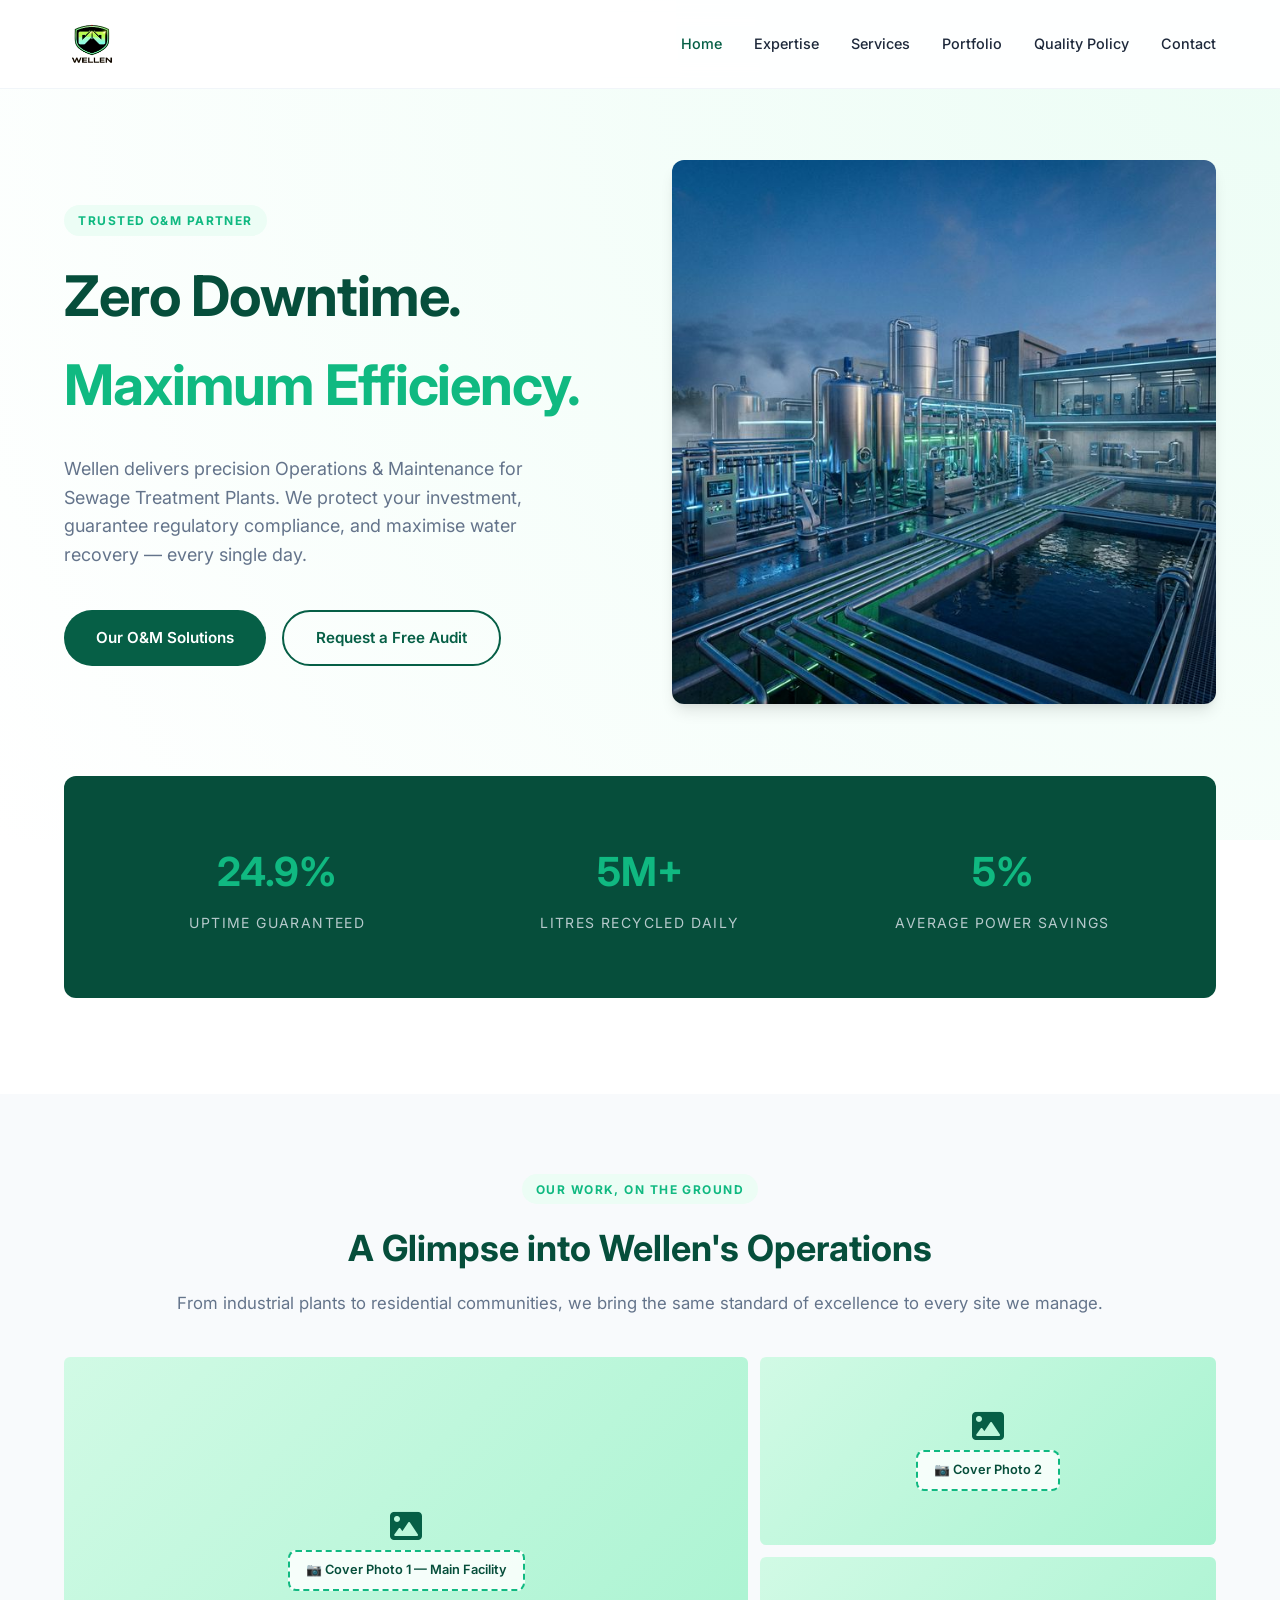
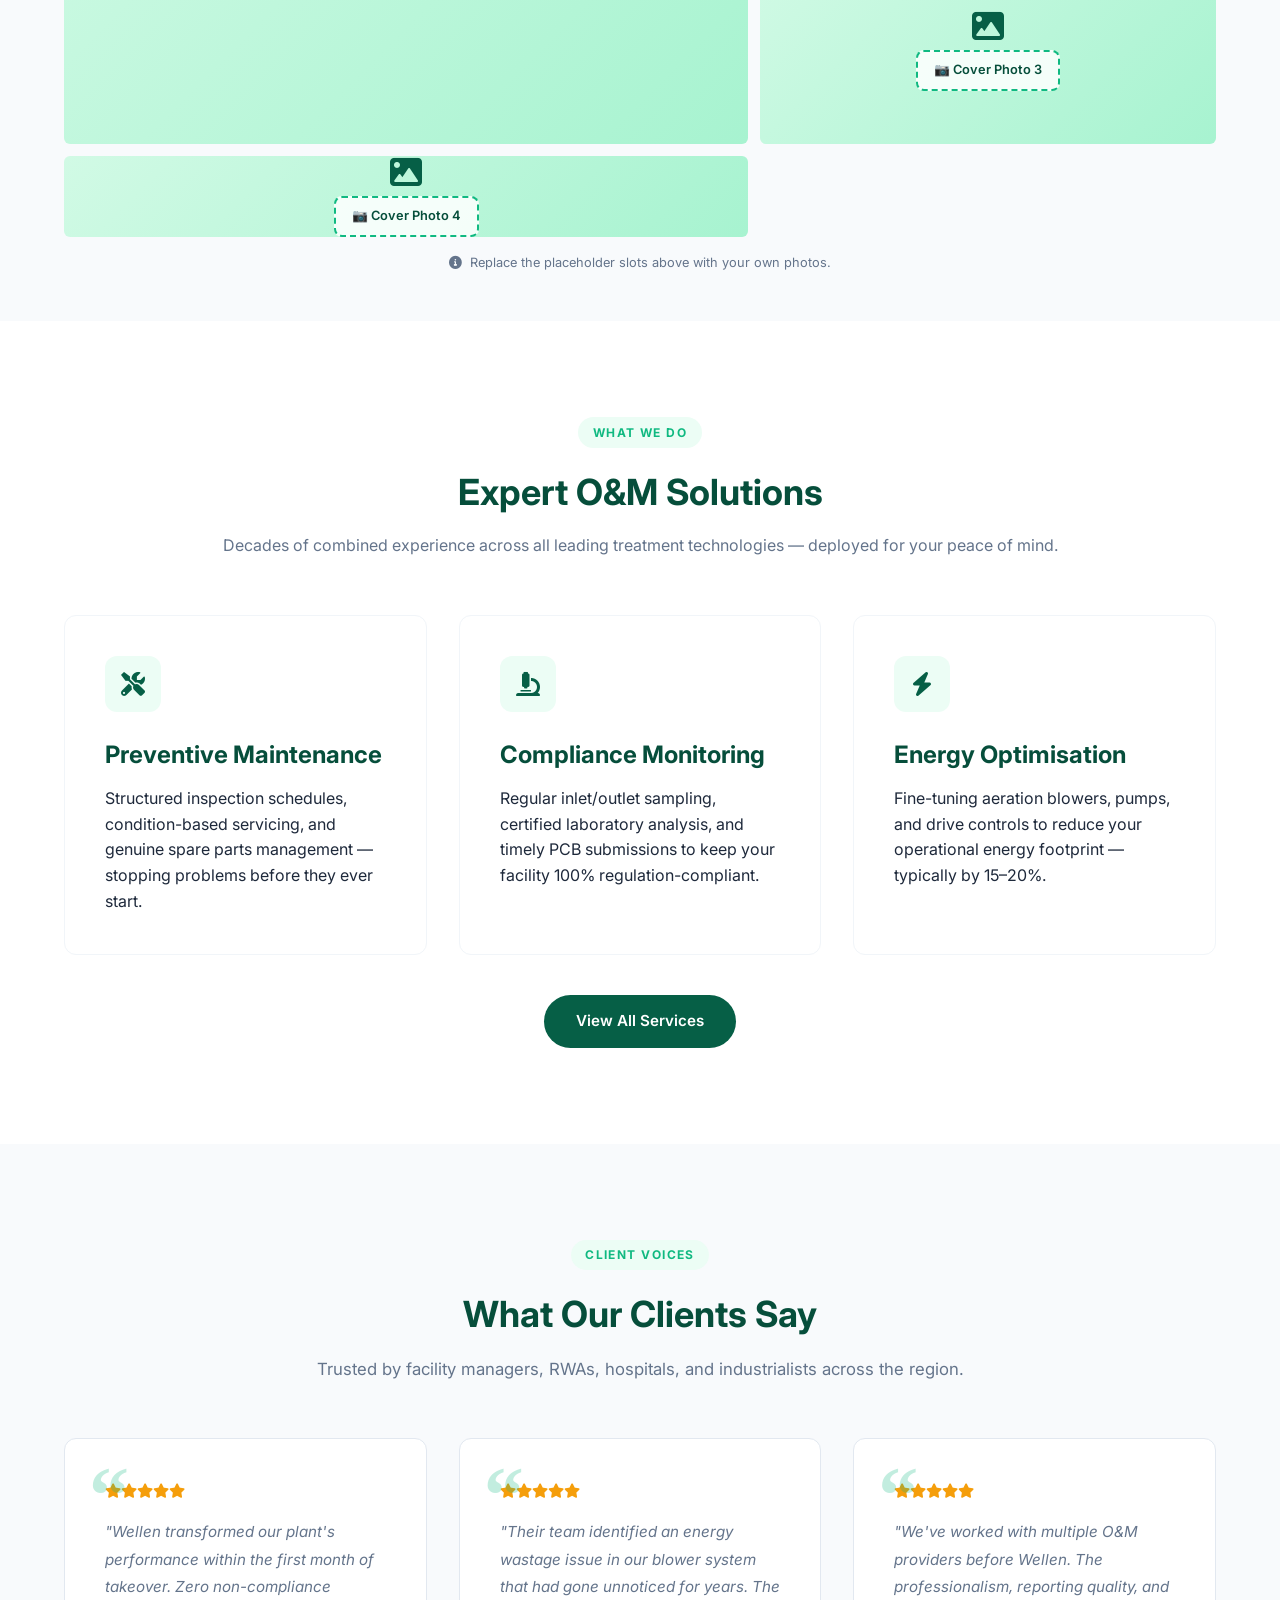
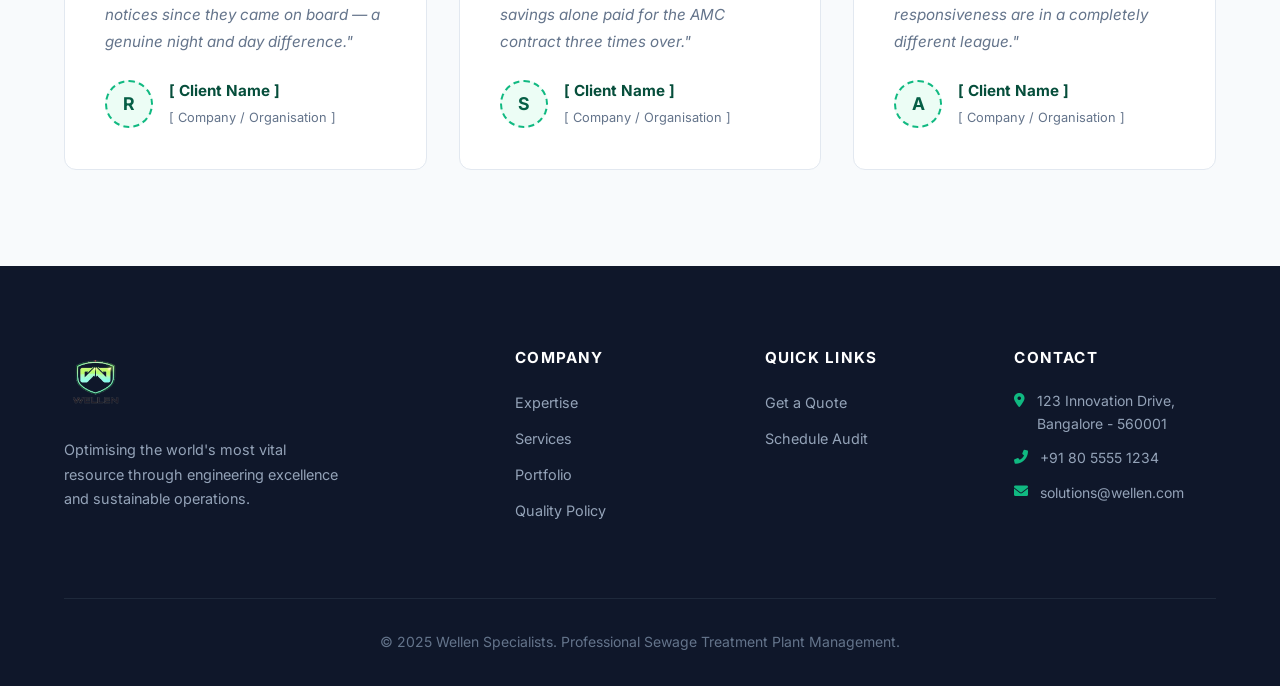
==== index.html @ 82ba6c2b "Use wellen_logo_final.png as logo across all pages Co-Authored-By: Claude Sonnet 4.6 <noreply@anthro" ====
<!DOCTYPE html>
<html lang="en">

<head>
    <meta charset="UTF-8">
    <meta name="viewport" content="width=device-width, initial-scale=1.0">
    <title>Wellen | Premier STP Operations &amp; Maintenance</title>
    <meta name="description"
        content="Wellen specialises in professional Operations &amp; Maintenance for Sewage Treatment Plants — zero downtime, full compliance, maximum efficiency.">
    <link rel="stylesheet" href="style.css">
    <link rel="stylesheet" href="https://cdnjs.cloudflare.com/ajax/libs/font-awesome/6.0.0/css/all.min.css">
</head>

<body>
    <header>
        <div class="container">
            <nav>
                <a href="index.html" class="logo">
                    <img src="wellen_logo_final.png" alt="Wellen Logo" class="logo-img">
                </a>
                <ul class="nav-links">
                    <li><a href="index.html" class="active">Home</a></li>
                    <li><a href="about.html">Expertise</a></li>
                    <li><a href="services.html">Services</a></li>
                    <li><a href="projects.html">Portfolio</a></li>
                    <li><a href="quality-policy.html">Quality Policy</a></li>
                    <li><a href="contact.html">Contact</a></li>
                </ul>
                <div class="mobile-toggle"><i class="fas fa-bars"></i></div>
            </nav>
        </div>
    </header>

    <main>
        <!-- HERO -->
        <section class="hero">
            <div class="container">
                <div class="hero-grid">
                    <div class="hero-content">
                        <span class="section-label">Trusted O&amp;M Partner</span>
                        <h1>Zero Downtime. <span>Maximum Efficiency.</span></h1>
                        <p>Wellen delivers precision Operations &amp; Maintenance for Sewage Treatment Plants. We
                            protect your investment, guarantee regulatory compliance, and maximise water recovery —
                            every single day.</p>
                        <div class="hero-btns">
                            <a href="services.html" class="btn btn-primary">Our O&amp;M Solutions</a>
                            <a href="contact.html" class="btn btn-outline">Request a Free Audit</a>
                        </div>
                    </div>
                    <div class="hero-image">
                        <img src="hero.png" alt="Industrial STP Facility" class="hero-img">
                    </div>
                </div>
            </div>
        </section>

        <!-- STATS / IMPACT -->
        <section class="impact" style="padding-top: 0;">
            <div class="container">
                <div class="impact-meter">
                    <div class="stats-grid">
                        <div class="stat-item">
                            <h3><span class="count-up" data-target="99.8">0</span>%</h3>
                            <p>Uptime Guaranteed</p>
                        </div>
                        <div class="stat-item">
                            <h3><span class="count-up" data-target="8">0</span>M+</h3>
                            <p>Litres Recycled Daily</p>
                        </div>
                        <div class="stat-item">
                            <h3><span class="count-up" data-target="20">0</span>%</h3>
                            <p>Average Power Savings</p>
                        </div>
                    </div>
                </div>
            </div>
        </section>

        <!-- 4-IMAGE COVER GRID -->
        <section class="hero-carousel-section">
            <div class="container">
                <div class="carousel-header">
                    <span class="section-label">Our Work, On the Ground</span>
                    <h2>A Glimpse into Wellen's Operations</h2>
                    <p>From industrial plants to residential communities, we bring the same standard of excellence to
                        every site we manage.</p>
                </div>
                <div class="carousel-slide-inner layout-featured">
                    <div class="carousel-img-slot slot-1">
                        <i class="fas fa-image carousel-icon slot-icon"></i>
                        <span class="slot-label">📷 Cover Photo 1 — Main Facility</span>
                    </div>
                    <div class="carousel-img-slot">
                        <i class="fas fa-image slot-icon"></i>
                        <span class="slot-label">📷 Cover Photo 2</span>
                    </div>
                    <div class="carousel-img-slot">
                        <i class="fas fa-image slot-icon"></i>
                        <span class="slot-label">📷 Cover Photo 3</span>
                    </div>
                    <div class="carousel-img-slot">
                        <i class="fas fa-image slot-icon"></i>
                        <span class="slot-label">📷 Cover Photo 4</span>
                    </div>
                </div>
                <p style="text-align:center; margin-top:1rem; font-size:0.8rem; color:var(--text-muted);">
                    <i class="fas fa-info-circle"></i>&nbsp; Replace the placeholder slots above with your own photos.
                </p>
            </div>
        </section>

        <!-- FEATURED SERVICES -->
        <section class="featured-services">
            <div class="container">
                <div style="text-align: center; margin-bottom: 3.5rem;">
                    <span class="section-label">What We Do</span>
                    <h2>Expert O&amp;M Solutions</h2>
                    <p style="color: var(--text-muted); margin-top: 0.75rem;">Decades of combined experience across all
                        leading treatment technologies — deployed for your peace of mind.</p>
                </div>
                <div class="grid grid-3">
                    <div class="card">
                        <div class="icon"><i class="fas fa-tools"></i></div>
                        <h3>Preventive Maintenance</h3>
                        <p>Structured inspection schedules, condition-based servicing, and genuine spare parts
                            management — stopping problems before they ever start.</p>
                    </div>
                    <div class="card">
                        <div class="icon"><i class="fas fa-microscope"></i></div>
                        <h3>Compliance Monitoring</h3>
                        <p>Regular inlet/outlet sampling, certified laboratory analysis, and timely PCB submissions to
                            keep your facility 100% regulation-compliant.</p>
                    </div>
                    <div class="card">
                        <div class="icon"><i class="fas fa-bolt"></i></div>
                        <h3>Energy Optimisation</h3>
                        <p>Fine-tuning aeration blowers, pumps, and drive controls to reduce your operational energy
                            footprint — typically by 15–20%.</p>
                    </div>
                </div>
                <div style="text-align:center; margin-top: 2.5rem;">
                    <a href="services.html" class="btn btn-primary">View All Services</a>
                </div>
            </div>
        </section>

        <!-- TESTIMONIALS -->
        <section class="testimonials">
            <div class="container">
                <div class="testimonials-header">
                    <span class="section-label">Client Voices</span>
                    <h2>What Our Clients Say</h2>
                    <p>Trusted by facility managers, RWAs, hospitals, and industrialists across the region.</p>
                </div>
                <div class="grid grid-3">
                    <!-- Testimonial 1 -->
                    <div class="testimonial-card">
                        <div class="testimonial-stars">
                            <i class="fas fa-star"></i><i class="fas fa-star"></i><i class="fas fa-star"></i><i
                                class="fas fa-star"></i><i class="fas fa-star"></i>
                        </div>
                        <p class="testimonial-quote">"Wellen transformed our plant's performance within the first month
                            of takeover. Zero non-compliance notices since they came on board — a genuine night and day
                            difference."</p>
                        <div class="testimonial-author">
                            <div class="testimonial-avatar">R</div>
                            <div class="testimonial-author-info">
                                <strong>[ Client Name ]</strong>
                                <span>[ Company / Organisation ]</span>
                            </div>
                        </div>
                    </div>
                    <!-- Testimonial 2 -->
                    <div class="testimonial-card">
                        <div class="testimonial-stars">
                            <i class="fas fa-star"></i><i class="fas fa-star"></i><i class="fas fa-star"></i><i
                                class="fas fa-star"></i><i class="fas fa-star"></i>
                        </div>
                        <p class="testimonial-quote">"Their team identified an energy wastage issue in our blower system
                            that had gone unnoticed for years. The savings alone paid for the AMC contract three times
                            over."</p>
                        <div class="testimonial-author">
                            <div class="testimonial-avatar">S</div>
                            <div class="testimonial-author-info">
                                <strong>[ Client Name ]</strong>
                                <span>[ Company / Organisation ]</span>
                            </div>
                        </div>
                    </div>
                    <!-- Testimonial 3 -->
                    <div class="testimonial-card">
                        <div class="testimonial-stars">
                            <i class="fas fa-star"></i><i class="fas fa-star"></i><i class="fas fa-star"></i><i
                                class="fas fa-star"></i><i class="fas fa-star"></i>
                        </div>
                        <p class="testimonial-quote">"We've worked with multiple O&amp;M providers before Wellen. The
                            professionalism, reporting quality, and responsiveness are in a completely different
                            league."</p>
                        <div class="testimonial-author">
                            <div class="testimonial-avatar">A</div>
                            <div class="testimonial-author-info">
                                <strong>[ Client Name ]</strong>
                                <span>[ Company / Organisation ]</span>
                            </div>
                        </div>
                    </div>
                </div>
            </div>
        </section>
    </main>

    <footer>
        <div class="container">
            <div class="footer-grid">
                <div>
                    <img src="wellen_logo_final.png" alt="Wellen" class="footer-logo-img">
                    <p class="footer-tagline">Optimising the world's most vital resource through engineering excellence
                        and sustainable operations.</p>
                </div>
                <div class="footer-links">
                    <h4>Company</h4>
                    <ul>
                        <li><a href="about.html">Expertise</a></li>
                        <li><a href="services.html">Services</a></li>
                        <li><a href="projects.html">Portfolio</a></li>
                        <li><a href="quality-policy.html">Quality Policy</a></li>
                    </ul>
                </div>
                <div class="footer-links">
                    <h4>Quick Links</h4>
                    <ul>
                        <li><a href="contact.html">Get a Quote</a></li>
                        <li><a href="contact.html">Schedule Audit</a></li>
                    </ul>
                </div>
                <div class="footer-links">
                    <h4>Contact</h4>
                    <div class="footer-contact-item"><i class="fas fa-map-marker-alt"></i><span>123 Innovation Drive,
                            Bangalore - 560001</span></div>
                    <div class="footer-contact-item"><i class="fas fa-phone-alt"></i><span>+91 80 5555 1234</span></div>
                    <div class="footer-contact-item"><i class="fas fa-envelope"></i><span>solutions@wellen.com</span>
                    </div>
                </div>
            </div>
            <div class="footer-bottom">
                &copy; 2025 Wellen Specialists. Professional Sewage Treatment Plant Management.
            </div>
        </div>
    </footer>

    <script src="main.js"></script>
</body>

</html>
---- style.css ----
@import url('https://fonts.googleapis.com/css2?family=Inter:wght@400;500;600;700;800;900&display=swap');

:root {
    --primary-color: #065F46;
    --primary-light: #10B981;
    --primary-dark: #064E3B;
    --accent-bg: #ECFDF5;
    --text-color: #1E293B;
    --text-muted: #64748B;
    --white: #FFFFFF;
    --bg-light: #F8FAFC;
    --transition: all 0.3s cubic-bezier(0.4, 0, 0.2, 1);
    --shadow: 0 4px 6px -1px rgba(0, 0, 0, 0.1), 0 2px 4px -1px rgba(0, 0, 0, 0.06);
    --shadow-lg: 0 10px 15px -3px rgba(0, 0, 0, 0.1), 0 4px 6px -2px rgba(0, 0, 0, 0.05);
    --radius: 12px;
}

* {
    margin: 0;
    padding: 0;
    box-sizing: border-box;
}

body {
    font-family: 'Inter', system-ui, -apple-system, sans-serif;
    line-height: 1.6;
    color: var(--text-color);
    background-color: var(--white);
}

/* Typography */
h1,
h2,
h3 {
    color: var(--primary-dark);
    font-weight: 700;
}

h1 {
    font-size: 3.5rem;
    letter-spacing: -0.02em;
}

h2 {
    font-size: 2.25rem;
}

h3 {
    font-size: 1.5rem;
}

/* Layout */
.container {
    max-width: 1200px;
    margin: 0 auto;
    padding: 0 1.5rem;
}

section {
    padding: 6rem 0;
}

/* =============================================
   HEADER & NAV
   ============================================= */
header {
    background: rgba(255, 255, 255, 0.92);
    backdrop-filter: blur(12px);
    position: fixed;
    width: 100%;
    top: 0;
    z-index: 1000;
    border-bottom: 1px solid #f1f5f9;
}

nav {
    display: flex;
    justify-content: space-between;
    align-items: center;
    height: 88px;
}

/* =============================================
   LOGO — Image-based
   ============================================= */
.logo {
    display: flex;
    align-items: center;
    gap: 0.5rem;
    text-decoration: none;
}

.logo-img {
    height: 64px;
    width: auto;
    object-fit: contain;
}

.nav-links {
    display: flex;
    list-style: none;
    gap: 2rem;
}

.nav-links a {
    text-decoration: none;
    color: var(--text-color);
    font-weight: 500;
    font-size: 0.9rem;
    transition: var(--transition);
    white-space: nowrap;
}

.nav-links a:hover,
.nav-links a.active {
    color: var(--primary-color);
}

.mobile-toggle {
    display: none;
    cursor: pointer;
    font-size: 1.5rem;
    color: var(--primary-color);
}

/* =============================================
   HERO SECTION
   ============================================= */
.hero {
    padding-top: 10rem;
    padding-bottom: 8rem;
    background: radial-gradient(circle at top right, var(--accent-bg), transparent);
}

.hero-grid {
    display: grid;
    grid-template-columns: 1fr 1fr;
    gap: 4rem;
    align-items: center;
}

.hero h1 span {
    color: var(--primary-light);
}

.hero p {
    font-size: 1.125rem;
    color: var(--text-muted);
    margin: 1.5rem 0 2.5rem;
    max-width: 500px;
}

.hero-img {
    border-radius: var(--radius);
    box-shadow: var(--shadow-lg);
    width: 100%;
    height: auto;
}

.hero-btns {
    display: flex;
    gap: 1rem;
    flex-wrap: wrap;
}

/* =============================================
   HERO CAROUSEL (4-image grid/slider)
   ============================================= */
.hero-carousel-section {
    padding: 5rem 0 3rem;
    background: var(--bg-light);
}

.carousel-header {
    text-align: center;
    margin-bottom: 2.5rem;
}

.carousel-header p {
    color: var(--text-muted);
    font-size: 1.05rem;
    margin-top: 0.75rem;
}

.cover-carousel {
    position: relative;
    overflow: hidden;
    border-radius: var(--radius);
}

.carousel-track {
    display: flex;
    transition: transform 0.5s cubic-bezier(0.4, 0, 0.2, 1);
}

.carousel-slide {
    min-width: 100%;
    position: relative;
}

.carousel-slide-inner {
    display: grid;
    grid-template-columns: 1fr 1fr;
    grid-template-rows: 1fr 1fr;
    gap: 0.75rem;
    height: 480px;
}

.carousel-img-slot {
    border-radius: calc(var(--radius) / 2);
    overflow: hidden;
    position: relative;
    background: linear-gradient(135deg, #d1fae5, #a7f3d0);
    display: flex;
    align-items: center;
    justify-content: center;
    flex-direction: column;
    gap: 0.5rem;
}

.carousel-img-slot img {
    width: 100%;
    height: 100%;
    object-fit: cover;
    position: absolute;
    top: 0;
    left: 0;
}

.carousel-img-slot .slot-label {
    position: relative;
    z-index: 2;
    text-align: center;
    background: rgba(255, 255, 255, 0.85);
    padding: 0.5rem 1rem;
    border-radius: 8px;
    font-size: 0.8rem;
    font-weight: 600;
    color: var(--primary-dark);
    border: 2px dashed var(--primary-light);
}

.carousel-img-slot .slot-icon {
    font-size: 2rem;
    color: var(--primary-color);
    position: relative;
    z-index: 2;
}

/* Carousel featured (left big, right stacked) */
.carousel-slide-inner.layout-featured {
    grid-template-columns: 3fr 2fr;
    grid-template-rows: 1fr 1fr;
}

.carousel-slide-inner.layout-featured .slot-1 {
    grid-row: 1 / 3;
}

/* Carousel controls */
.carousel-controls {
    display: flex;
    justify-content: center;
    align-items: center;
    gap: 1rem;
    margin-top: 1.5rem;
}

.carousel-btn {
    width: 44px;
    height: 44px;
    border-radius: 50%;
    background: var(--white);
    border: 2px solid var(--primary-light);
    color: var(--primary-color);
    cursor: pointer;
    font-size: 1rem;
    display: flex;
    align-items: center;
    justify-content: center;
    transition: var(--transition);
}

.carousel-btn:hover {
    background: var(--primary-color);
    color: var(--white);
}

.carousel-dots {
    display: flex;
    gap: 0.5rem;
}

.carousel-dot {
    width: 10px;
    height: 10px;
    border-radius: 50%;
    background: #cbd5e1;
    cursor: pointer;
    transition: var(--transition);
}

.carousel-dot.active {
    background: var(--primary-color);
    transform: scale(1.3);
}

/* =============================================
   BUTTONS
   ============================================= */
.btn {
    display: inline-flex;
    align-items: center;
    padding: 0.875rem 2rem;
    border-radius: 9999px;
    font-weight: 600;
    text-decoration: none;
    transition: var(--transition);
    cursor: pointer;
    border: none;
    font-size: 0.95rem;
}

.btn-primary {
    background: var(--primary-color);
    color: var(--white);
}

.btn-primary:hover {
    background: var(--primary-dark);
    transform: translateY(-2px);
    box-shadow: 0 8px 20px rgba(6, 95, 70, 0.3);
}

.btn-outline {
    border: 2px solid var(--primary-color);
    color: var(--primary-color);
    background: transparent;
}

.btn-outline:hover {
    background: var(--primary-color);
    color: var(--white);
    transform: translateY(-2px);
}

/* =============================================
   IMPACT METER / STATS
   ============================================= */
.impact {
    padding-top: 0;
}

.impact-meter {
    background: var(--primary-dark);
    color: var(--white);
    padding: 4rem 2rem;
    border-radius: var(--radius);
    margin-top: -4rem;
    position: relative;
    z-index: 10;
}

.stats-grid {
    display: grid;
    grid-template-columns: repeat(3, 1fr);
    text-align: center;
}

.stat-item h3 {
    font-size: 2.5rem;
    color: var(--primary-light);
    margin-bottom: 0.5rem;
}

.stat-item p {
    font-size: 0.875rem;
    text-transform: uppercase;
    letter-spacing: 0.1em;
    opacity: 0.8;
    color: #e2e8f0;
}

/* =============================================
   SERVICES / GRID / CARDS
   ============================================= */
.grid {
    display: grid;
    gap: 2rem;
}

.grid-2 {
    grid-template-columns: repeat(auto-fit, minmax(min(450px, 100%), 1fr));
}

.grid-3 {
    grid-template-columns: repeat(auto-fit, minmax(min(320px, 100%), 1fr));
}

.card {
    background: var(--white);
    padding: 2.5rem;
    border-radius: var(--radius);
    border: 1px solid #f1f5f9;
    transition: var(--transition);
}

.card:hover {
    border-color: var(--primary-light);
    box-shadow: var(--shadow-lg);
    transform: translateY(-6px);
}

.card .icon {
    width: 56px;
    height: 56px;
    background: var(--accent-bg);
    color: var(--primary-color);
    border-radius: 12px;
    display: flex;
    align-items: center;
    justify-content: center;
    font-size: 1.5rem;
    margin-bottom: 1.5rem;
}

.card h3 {
    margin-bottom: 0.75rem;
}

/* =============================================
   PROJECT IMAGE SLOTS
   ============================================= */
.project-img-slot {
    height: 220px;
    background: linear-gradient(135deg, #d1fae5 0%, #bbf7d0 100%);
    display: flex;
    align-items: center;
    justify-content: center;
    flex-direction: column;
    gap: 0.75rem;
    border-bottom: 2px dashed var(--primary-light);
    position: relative;
    overflow: hidden;
}

.project-img-slot img {
    width: 100%;
    height: 100%;
    object-fit: cover;
    position: absolute;
    top: 0;
    left: 0;
}

.project-img-slot .slot-label {
    font-size: 0.8rem;
    font-weight: 700;
    color: var(--primary-dark);
    background: rgba(255, 255, 255, 0.9);
    padding: 0.4rem 0.9rem;
    border-radius: 6px;
    position: relative;
    z-index: 2;
    border: 1.5px dashed var(--primary-light);
}

.project-img-slot i {
    font-size: 2.25rem;
    color: var(--primary-color);
    position: relative;
    z-index: 2;
}

.project-tag {
    display: inline-block;
    font-size: 0.72rem;
    color: var(--primary-light);
    font-weight: 700;
    text-transform: uppercase;
    letter-spacing: 0.08em;
    margin-bottom: 0.5rem;
}

.project-meta {
    display: flex;
    gap: 1.5rem;
    margin-top: 0.75rem;
    flex-wrap: wrap;
}

.project-meta span {
    font-size: 0.8rem;
    color: var(--text-muted);
    display: flex;
    align-items: center;
    gap: 0.35rem;
}

.project-meta i {
    color: var(--primary-light);
    font-size: 0.75rem;
}

/* =============================================
   TESTIMONIALS
   ============================================= */
.testimonials {
    background: var(--bg-light);
}

.testimonials-header {
    text-align: center;
    margin-bottom: 3.5rem;
}

.testimonials-header p {
    color: var(--text-muted);
    font-size: 1.05rem;
    margin-top: 0.75rem;
}

.testimonial-card {
    background: var(--white);
    padding: 2.5rem;
    border-radius: var(--radius);
    border: 1px solid #e2e8f0;
    position: relative;
    transition: var(--transition);
}

.testimonial-card:hover {
    border-color: var(--primary-light);
    box-shadow: var(--shadow-lg);
    transform: translateY(-4px);
}

.testimonial-card::before {
    content: '\201C';
    font-size: 5rem;
    color: var(--primary-light);
    opacity: 0.25;
    line-height: 1;
    position: absolute;
    top: 1rem;
    left: 1.5rem;
    font-family: Georgia, serif;
    font-weight: 700;
}

.testimonial-stars {
    color: #f59e0b;
    margin-bottom: 1rem;
    font-size: 0.9rem;
}

.testimonial-quote {
    font-style: italic;
    color: var(--text-muted);
    line-height: 1.8;
    margin-bottom: 1.5rem;
    font-size: 0.95rem;
}

.testimonial-author {
    display: flex;
    align-items: center;
    gap: 1rem;
}

.testimonial-avatar {
    width: 48px;
    height: 48px;
    border-radius: 50%;
    background: var(--accent-bg);
    border: 2px dashed var(--primary-light);
    display: flex;
    align-items: center;
    justify-content: center;
    color: var(--primary-color);
    font-size: 1.1rem;
    font-weight: 700;
    flex-shrink: 0;
}

.testimonial-author-info strong {
    display: block;
    font-size: 0.95rem;
    color: var(--primary-dark);
}

.testimonial-author-info span {
    font-size: 0.8rem;
    color: var(--text-muted);
}

/* =============================================
   QUALITY POLICY PAGE
   ============================================= */
.quality-policy-section {
    background: var(--white);
}

.policy-intro {
    max-width: 780px;
    margin: 0 auto 4rem;
    text-align: center;
}

.policy-intro p {
    color: var(--text-muted);
    font-size: 1.05rem;
    margin-top: 1rem;
}

.policy-statement {
    background: var(--primary-dark);
    color: var(--white);
    padding: 3.5rem;
    border-radius: var(--radius);
    margin-bottom: 3rem;
    position: relative;
    overflow: hidden;
}

.policy-statement::before {
    content: '';
    position: absolute;
    top: -60px;
    right: -60px;
    width: 200px;
    height: 200px;
    border-radius: 50%;
    background: rgba(16, 185, 129, 0.12);
}

.policy-statement h3 {
    color: var(--primary-light);
    margin-bottom: 1.25rem;
    font-size: 1.125rem;
    text-transform: uppercase;
    letter-spacing: 0.1em;
}

.policy-statement p {
    color: #cbd5e1;
    line-height: 1.9;
    font-size: 1rem;
}

.policy-pillars {
    display: grid;
    grid-template-columns: repeat(auto-fit, minmax(260px, 1fr));
    gap: 1.5rem;
    margin-bottom: 3rem;
}

.pillar-card {
    background: var(--accent-bg);
    padding: 2rem;
    border-radius: var(--radius);
    border-left: 4px solid var(--primary-light);
    transition: var(--transition);
}

.pillar-card:hover {
    box-shadow: var(--shadow);
    transform: translateX(4px);
}

.pillar-card .icon {
    width: 44px;
    height: 44px;
    background: var(--white);
    color: var(--primary-color);
    border-radius: 10px;
    display: flex;
    align-items: center;
    justify-content: center;
    font-size: 1.2rem;
    margin-bottom: 1rem;
    box-shadow: var(--shadow);
}

.pillar-card h4 {
    color: var(--primary-dark);
    font-size: 1rem;
    margin-bottom: 0.5rem;
}

.pillar-card p {
    font-size: 0.875rem;
    color: var(--text-muted);
    line-height: 1.7;
}

/* Certification Placeholder */
.cert-section {
    background: var(--bg-light);
    padding: 4rem 0;
}

.cert-grid {
    display: flex;
    gap: 2rem;
    flex-wrap: wrap;
    justify-content: center;
    margin-top: 3rem;
}

.cert-placeholder {
    width: 200px;
    height: 240px;
    border-radius: var(--radius);
    border: 2px dashed var(--primary-light);
    background: var(--white);
    display: flex;
    flex-direction: column;
    align-items: center;
    justify-content: center;
    gap: 0.75rem;
    cursor: pointer;
    transition: var(--transition);
    position: relative;
    overflow: hidden;
}

.cert-placeholder:hover {
    border-color: var(--primary-color);
    box-shadow: var(--shadow);
    transform: translateY(-4px);
}

.cert-placeholder img {
    width: 100%;
    height: 100%;
    object-fit: cover;
    position: absolute;
    top: 0;
    left: 0;
}

.cert-placeholder i {
    font-size: 2.5rem;
    color: var(--primary-light);
    position: relative;
    z-index: 2;
}

.cert-placeholder span {
    font-size: 0.8rem;
    color: var(--text-muted);
    text-align: center;
    padding: 0 1rem;
    position: relative;
    z-index: 2;
    font-weight: 600;
}

/* Signatory */
.policy-signatory {
    text-align: right;
    margin-top: 2rem;
    padding-top: 1.5rem;
    border-top: 1px solid #e2e8f0;
}

.policy-signatory p {
    font-size: 0.875rem;
    color: var(--text-muted);
}

.policy-signatory strong {
    display: block;
    font-size: 1rem;
    color: var(--primary-dark);
}

/* =============================================
   ABOUT PAGE
   ============================================= */
.about-quality-section {
    background: var(--bg-light);
}

.about-two-col {
    display: grid;
    grid-template-columns: 1fr 1fr;
    gap: 4rem;
    align-items: center;
}

.about-img-container {
    background: var(--accent-bg);
    height: 420px;
    border-radius: var(--radius);
    overflow: hidden;
}

/* =============================================
   SERVICES EXPANDED
   ============================================= */
.service-card-body ul {
    list-style: none;
    margin-top: 1rem;
}

.service-card-body ul li {
    display: flex;
    align-items: flex-start;
    gap: 0.6rem;
    margin-bottom: 0.6rem;
    font-size: 0.875rem;
    color: var(--text-muted);
}

.service-card-body ul li::before {
    content: '';
    width: 7px;
    height: 7px;
    border-radius: 50%;
    background: var(--primary-light);
    flex-shrink: 0;
    margin-top: 0.35rem;
}

.service-cta {
    display: inline-flex;
    align-items: center;
    gap: 0.4rem;
    margin-top: 1.25rem;
    font-size: 0.875rem;
    font-weight: 600;
    color: var(--primary-color);
    text-decoration: none;
    transition: var(--transition);
}

.service-cta:hover {
    gap: 0.7rem;
}

/* =============================================
   SECTION LABELS
   ============================================= */
.section-label {
    display: inline-block;
    font-size: 0.75rem;
    font-weight: 700;
    text-transform: uppercase;
    letter-spacing: 0.12em;
    color: var(--primary-light);
    background: var(--accent-bg);
    padding: 0.35rem 0.9rem;
    border-radius: 999px;
    margin-bottom: 1rem;
}

/* =============================================
   FOOTER
   ============================================= */
footer {
    background: #0f172a;
    color: var(--white);
    padding: 5rem 0 2rem;
}

.footer-grid {
    display: grid;
    grid-template-columns: 2fr 1fr 1fr 1fr;
    gap: 3rem;
    margin-bottom: 4rem;
}

.footer-logo-img {
    height: 72px;
    width: auto;
    object-fit: contain;
    margin-bottom: 1.25rem;
    display: block;
    mix-blend-mode: screen;
}

.footer-tagline {
    color: #94a3b8;
    max-width: 280px;
    font-size: 0.9rem;
    line-height: 1.7;
}

.footer-links h4 {
    color: var(--white);
    margin-bottom: 1.25rem;
    font-size: 0.95rem;
    text-transform: uppercase;
    letter-spacing: 0.08em;
}

.footer-links ul {
    list-style: none;
}

.footer-links li {
    margin-bottom: 0.65rem;
}

.footer-links a {
    color: #94a3b8;
    text-decoration: none;
    transition: var(--transition);
    font-size: 0.9rem;
}

.footer-links a:hover {
    color: var(--primary-light);
}

.footer-contact-item {
    display: flex;
    align-items: flex-start;
    gap: 0.75rem;
    margin-bottom: 0.75rem;
    color: #94a3b8;
    font-size: 0.875rem;
}

.footer-contact-item i {
    color: var(--primary-light);
    margin-top: 0.15rem;
    flex-shrink: 0;
}

.footer-bottom {
    text-align: center;
    border-top: 1px solid #1e293b;
    padding-top: 2rem;
    color: #64748b;
    font-size: 0.875rem;
}

/* =============================================
   RESPONSIVE
   ============================================= */
@media (max-width: 1024px) {
    .footer-grid {
        grid-template-columns: 1fr 1fr;
    }

    .nav-links {
        gap: 1.25rem;
    }

    .nav-links a {
        font-size: 0.85rem;
    }
}

/* =============================================
   SMOOTH SCROLL
   ============================================= */
html {
    scroll-behavior: smooth;
}

/* =============================================
   HEADER SCROLL SHADOW
   ============================================= */
header.scrolled {
    box-shadow: 0 4px 24px rgba(0, 0, 0, 0.1);
}

/* =============================================
   SCROLL FADE-IN ANIMATIONS
   ============================================= */
.fade-in {
    opacity: 0;
    transform: translateY(28px);
    transition: opacity 0.6s ease, transform 0.6s ease;
}

.fade-in.visible {
    opacity: 1;
    transform: translateY(0);
}

.fade-in.delay-1 { transition-delay: 0.1s; }
.fade-in.delay-2 { transition-delay: 0.2s; }
.fade-in.delay-3 { transition-delay: 0.3s; }

/* =============================================
   BACK TO TOP BUTTON
   ============================================= */
.back-to-top {
    position: fixed;
    bottom: 2rem;
    right: 2rem;
    width: 48px;
    height: 48px;
    border-radius: 50%;
    background: var(--primary-color);
    color: white;
    border: none;
    cursor: pointer;
    font-size: 1.1rem;
    display: flex;
    align-items: center;
    justify-content: center;
    box-shadow: 0 4px 16px rgba(6, 95, 70, 0.35);
    opacity: 0;
    transform: translateY(12px);
    transition: opacity 0.3s, transform 0.3s, background 0.2s;
    z-index: 999;
    pointer-events: none;
}

.back-to-top.show {
    opacity: 1;
    transform: translateY(0);
    pointer-events: auto;
}

.back-to-top:hover {
    background: var(--primary-dark);
    transform: translateY(-2px);
}

/* =============================================
   FORM SUCCESS MESSAGE
   ============================================= */
.form-success {
    display: none;
    background: var(--accent-bg);
    border: 1px solid var(--primary-light);
    border-radius: var(--radius);
    padding: 2rem 1.5rem;
    text-align: center;
    color: var(--primary-dark);
    margin-top: 1rem;
}

.form-success.show {
    display: block;
    animation: fadeSlideIn 0.4s ease;
}

.form-success i {
    font-size: 2.5rem;
    color: var(--primary-light);
    display: block;
    margin-bottom: 0.75rem;
}

.form-success strong {
    display: block;
    font-size: 1.1rem;
    margin-bottom: 0.4rem;
}

.form-success p {
    font-size: 0.875rem;
    color: var(--text-muted);
    margin: 0;
}

@keyframes fadeSlideIn {
    from { opacity: 0; transform: translateY(10px); }
    to   { opacity: 1; transform: translateY(0); }
}

@media (max-width: 768px) {
    /* --- Nav --- */
    .mobile-toggle {
        display: block;
    }

    .nav-links {
        display: none;
        flex-direction: column;
        position: absolute;
        top: 88px;
        left: 0;
        width: 100%;
        background: var(--white);
        padding: 1rem 1.5rem;
        box-shadow: 0 10px 30px rgba(0, 0, 0, 0.1);
        gap: 0;
        z-index: 999;
    }

    .nav-links li {
        border-bottom: 1px solid #f1f5f9;
    }

    .nav-links a {
        display: block;
        padding: 0.85rem 0;
        font-size: 1rem;
    }

    /* --- Logo --- */
    .logo-img {
        height: 40px;
    }

    /* --- Typography --- */
    h1 {
        font-size: 2rem;
    }

    h2 {
        font-size: 1.6rem;
    }

    h3 {
        font-size: 1.25rem;
    }

    /* --- Sections --- */
    section {
        padding: 2.5rem 0;
    }

    /* --- Hero --- */
    .hero {
        padding-top: 7rem !important;
        padding-bottom: 1.5rem !important;
    }

    .hero-grid {
        grid-template-columns: 1fr;
        text-align: center;
    }

    .hero p {
        margin: 1rem auto 1rem;
    }

    .hero-btns {
        justify-content: center;
        flex-direction: column;
        align-items: center;
    }

    .hero-btns .btn {
        width: 100%;
        max-width: 280px;
        justify-content: center;
    }

    .hero-img {
        display: none;
    }

    /* --- Stats --- */
    .stats-grid {
        grid-template-columns: 1fr;
        gap: 2rem;
    }

    .impact-meter {
        padding: 2.5rem 1.5rem;
        border-radius: 0;
        margin-top: -2rem;
    }

    /* --- Cards / Grids --- */
    .grid-2 {
        grid-template-columns: 1fr;
    }

    .grid-3 {
        grid-template-columns: 1fr;
    }

    /* --- About page two-column sections --- */
    .about-two-col {
        grid-template-columns: 1fr;
        gap: 2rem;
    }

    .about-img-container {
        height: auto;
        aspect-ratio: 16 / 9;
        order: -1;
    }

    /* --- Carousel --- */
    .hero-carousel-section {
        padding: 3rem 0 2rem;
    }

    .carousel-slide-inner,
    .carousel-slide-inner.layout-featured {
        grid-template-columns: 1fr;
        grid-template-rows: repeat(4, 160px);
        height: auto;
    }

    .carousel-slide-inner.layout-featured .slot-1 {
        grid-row: unset;
    }

    /* --- Footer --- */
    .footer-grid {
        grid-template-columns: 1fr;
        gap: 2rem;
    }

    footer {
        padding: 3rem 0 1.5rem;
    }

    .footer-logo-img {
        height: 40px;
    }

    /* --- Quality / Policy --- */
    .policy-statement {
        padding: 2rem;
    }

    .policy-pillars {
        grid-template-columns: 1fr;
    }

    .cert-grid {
        gap: 1.25rem;
    }

    .cert-placeholder {
        width: 160px;
        height: 200px;
    }

    /* --- Container padding --- */
    .container {
        padding: 0 1rem;
    }
}

/* Extra small screens (phones in portrait) */
@media (max-width: 480px) {
    h1 {
        font-size: 1.75rem;
    }

    h2 {
        font-size: 1.4rem;
    }

    .stat-item h3 {
        font-size: 2rem;
    }

    .btn {
        padding: 0.75rem 1.5rem;
        font-size: 0.9rem;
    }

    .card {
        padding: 1.75rem;
    }

    .back-to-top {
        bottom: 1.25rem;
        right: 1.25rem;
    }
}
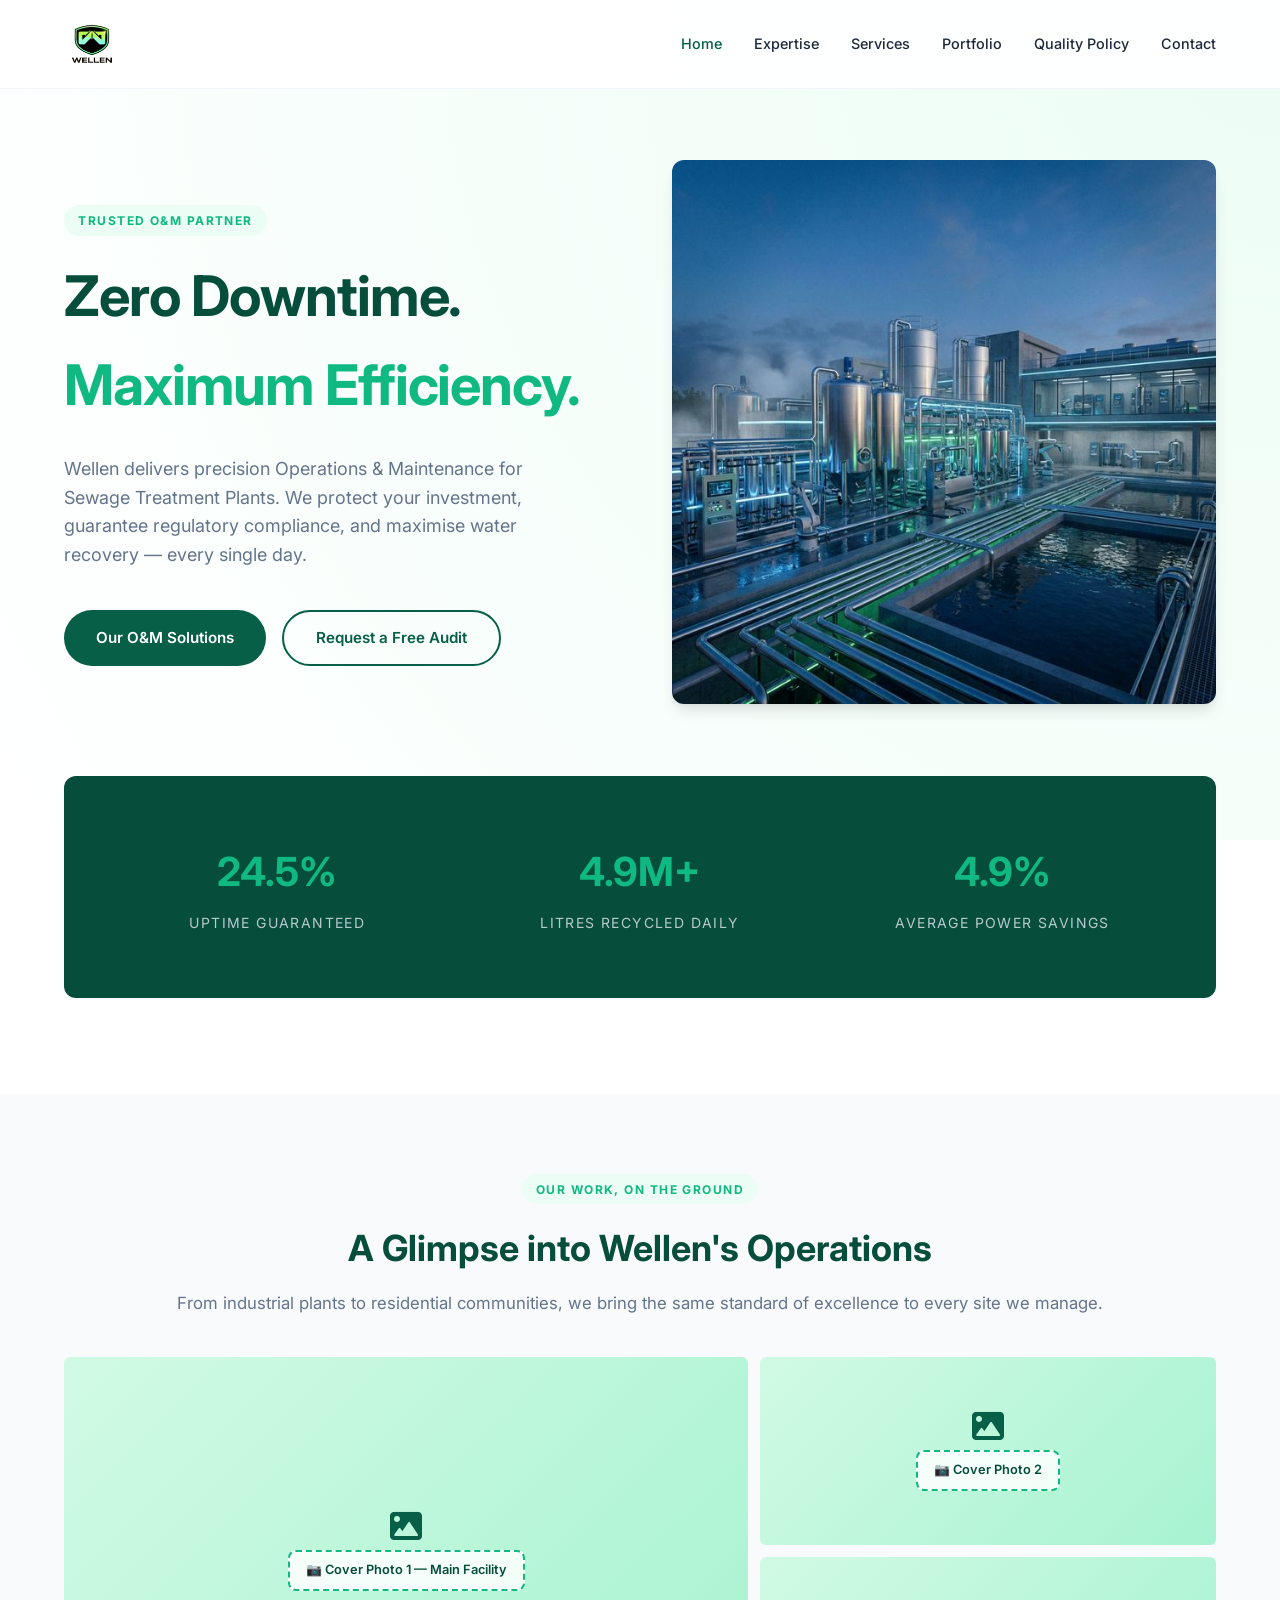
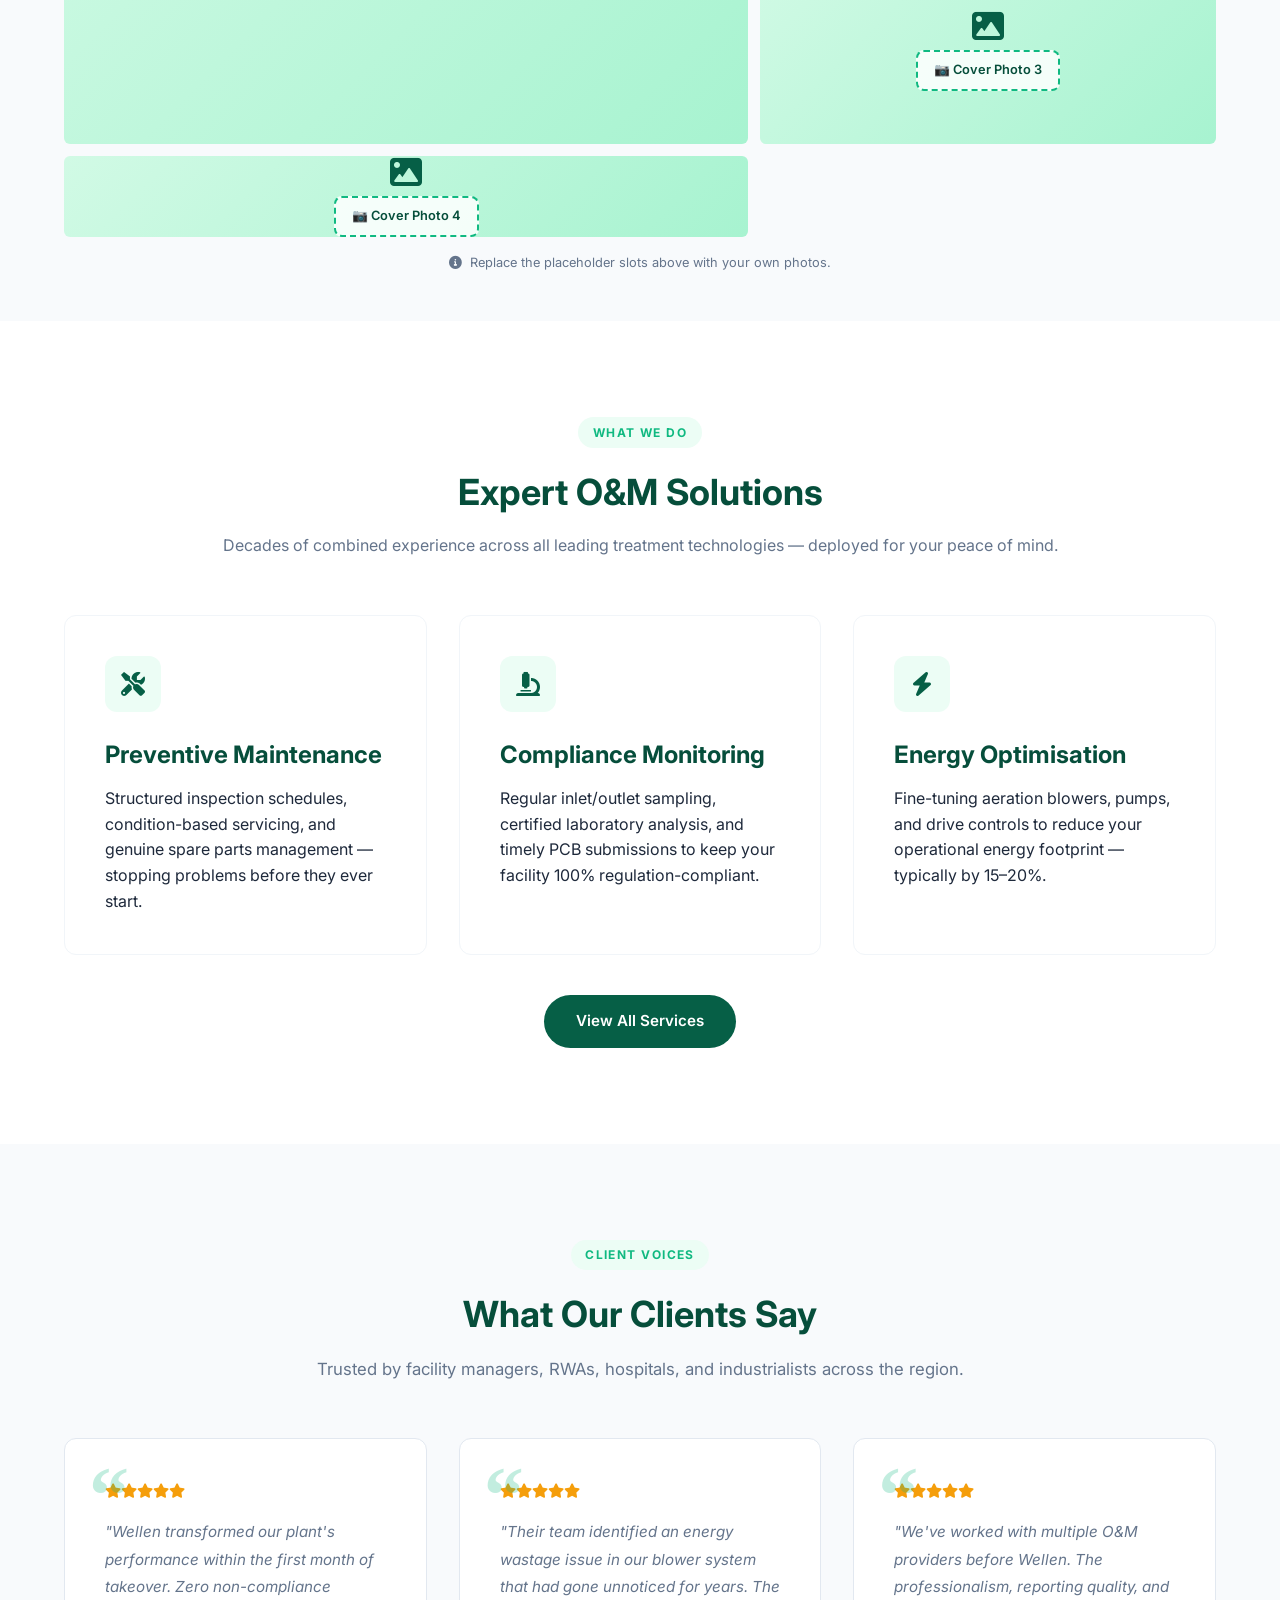
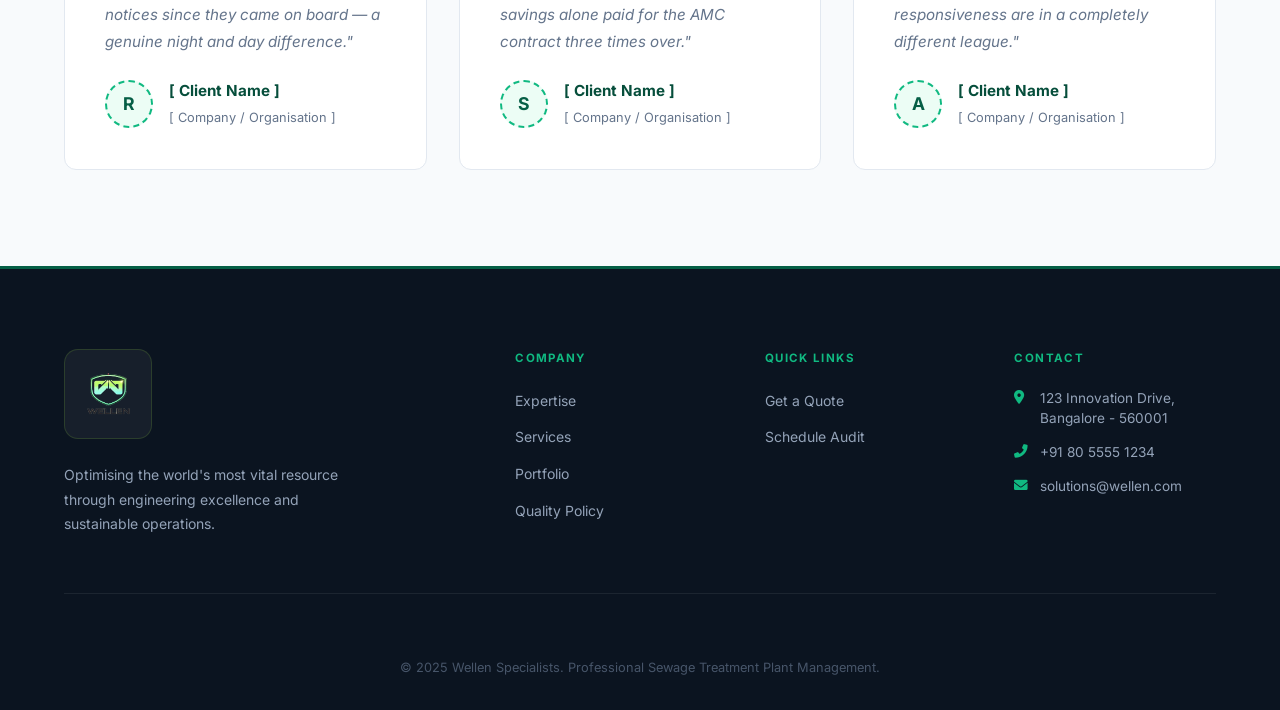
==== commit 33ba4add: "Redesign footer: accent border, logo card, green headers, cleaner layout Co-Authored-By: Claude Sonn" ====
--- a/index.html
+++ b/index.html
@@ -213,7 +213,7 @@
         <div class="container">
             <div class="footer-grid">
                 <div>
-                    <img src="wellen_logo_final.png" alt="Wellen" class="footer-logo-img">
+                    <div class="footer-logo-wrap"><img src="wellen_logo_final.png" alt="Wellen" class="footer-logo-img"></div>
                     <p class="footer-tagline">Optimising the world's most vital resource through engineering excellence
                         and sustainable operations.</p>
                 </div>
--- a/style.css
+++ b/style.css
@@ -860,40 +860,54 @@
    FOOTER
    ============================================= */
 footer {
-    background: #0f172a;
+    background: #0b1420;
     color: var(--white);
     padding: 5rem 0 2rem;
+    border-top: 3px solid var(--primary-color);
 }
 
 .footer-grid {
     display: grid;
     grid-template-columns: 2fr 1fr 1fr 1fr;
     gap: 3rem;
-    margin-bottom: 4rem;
+    margin-bottom: 0;
+    padding-bottom: 3.5rem;
+    border-bottom: 1px solid rgba(255, 255, 255, 0.07);
+}
+
+.footer-logo-wrap {
+    display: inline-flex;
+    align-items: center;
+    justify-content: center;
+    background: rgba(255, 255, 255, 0.05);
+    border: 1px solid rgba(163, 230, 53, 0.15);
+    border-radius: 14px;
+    padding: 10px 14px;
+    margin-bottom: 1.5rem;
 }
 
 .footer-logo-img {
-    height: 72px;
+    height: 68px;
     width: auto;
     object-fit: contain;
-    margin-bottom: 1.25rem;
     display: block;
     mix-blend-mode: screen;
 }
 
 .footer-tagline {
     color: #94a3b8;
-    max-width: 280px;
-    font-size: 0.9rem;
-    line-height: 1.7;
+    max-width: 290px;
+    font-size: 0.875rem;
+    line-height: 1.75;
 }
 
 .footer-links h4 {
-    color: var(--white);
+    color: var(--primary-light);
     margin-bottom: 1.25rem;
-    font-size: 0.95rem;
+    font-size: 0.72rem;
     text-transform: uppercase;
-    letter-spacing: 0.08em;
+    letter-spacing: 0.12em;
+    font-weight: 700;
 }
 
 .footer-links ul {
@@ -901,41 +915,44 @@
 }
 
 .footer-links li {
-    margin-bottom: 0.65rem;
+    margin-bottom: 0.7rem;
 }
 
 .footer-links a {
     color: #94a3b8;
     text-decoration: none;
-    transition: var(--transition);
-    font-size: 0.9rem;
+    transition: color 0.2s, padding-left 0.2s;
+    font-size: 0.875rem;
 }
 
 .footer-links a:hover {
-    color: var(--primary-light);
+    color: var(--white);
+    padding-left: 4px;
 }
 
 .footer-contact-item {
     display: flex;
     align-items: flex-start;
     gap: 0.75rem;
-    margin-bottom: 0.75rem;
+    margin-bottom: 0.85rem;
     color: #94a3b8;
-    font-size: 0.875rem;
+    font-size: 0.85rem;
+    line-height: 1.5;
 }
 
 .footer-contact-item i {
     color: var(--primary-light);
-    margin-top: 0.15rem;
+    margin-top: 0.2rem;
     flex-shrink: 0;
+    width: 14px;
 }
 
 .footer-bottom {
     text-align: center;
-    border-top: 1px solid #1e293b;
     padding-top: 2rem;
-    color: #64748b;
-    font-size: 0.875rem;
+    margin-top: 2rem;
+    color: #475569;
+    font-size: 0.8rem;
 }
 
 /* =============================================
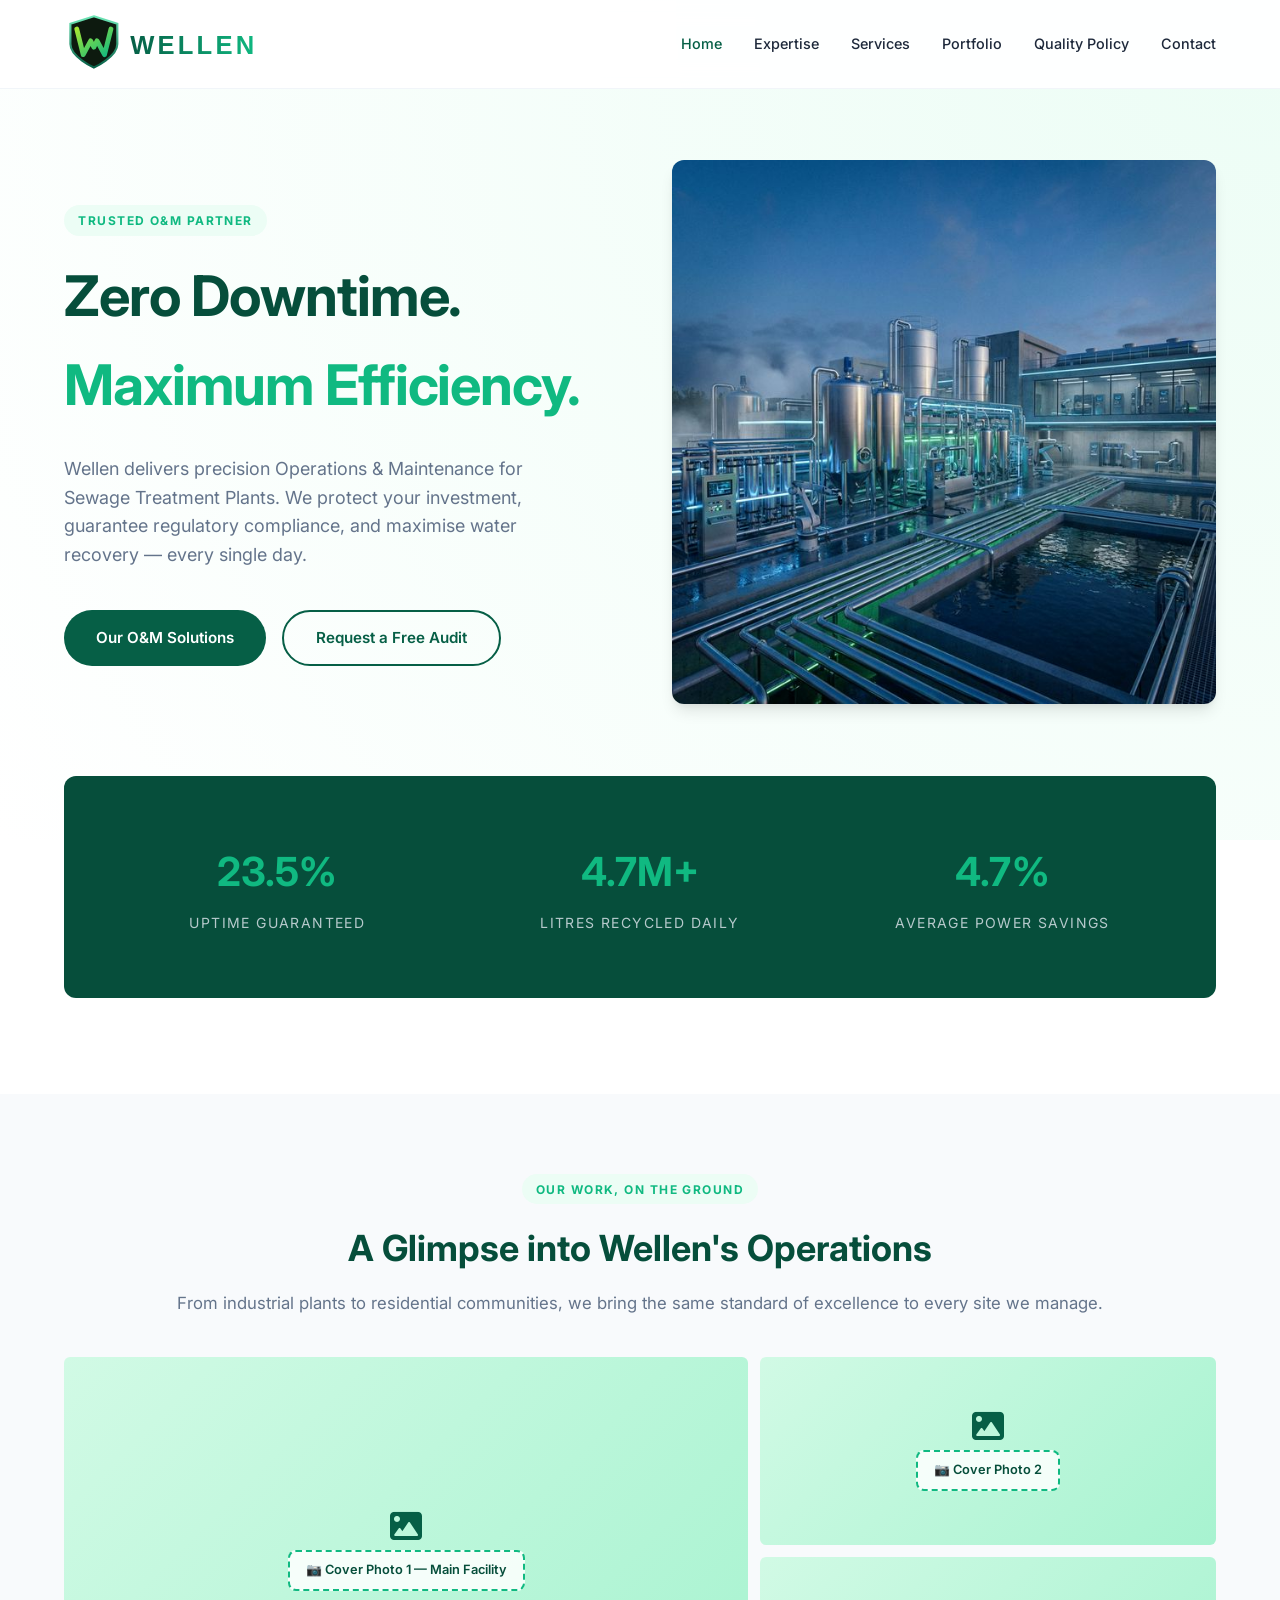
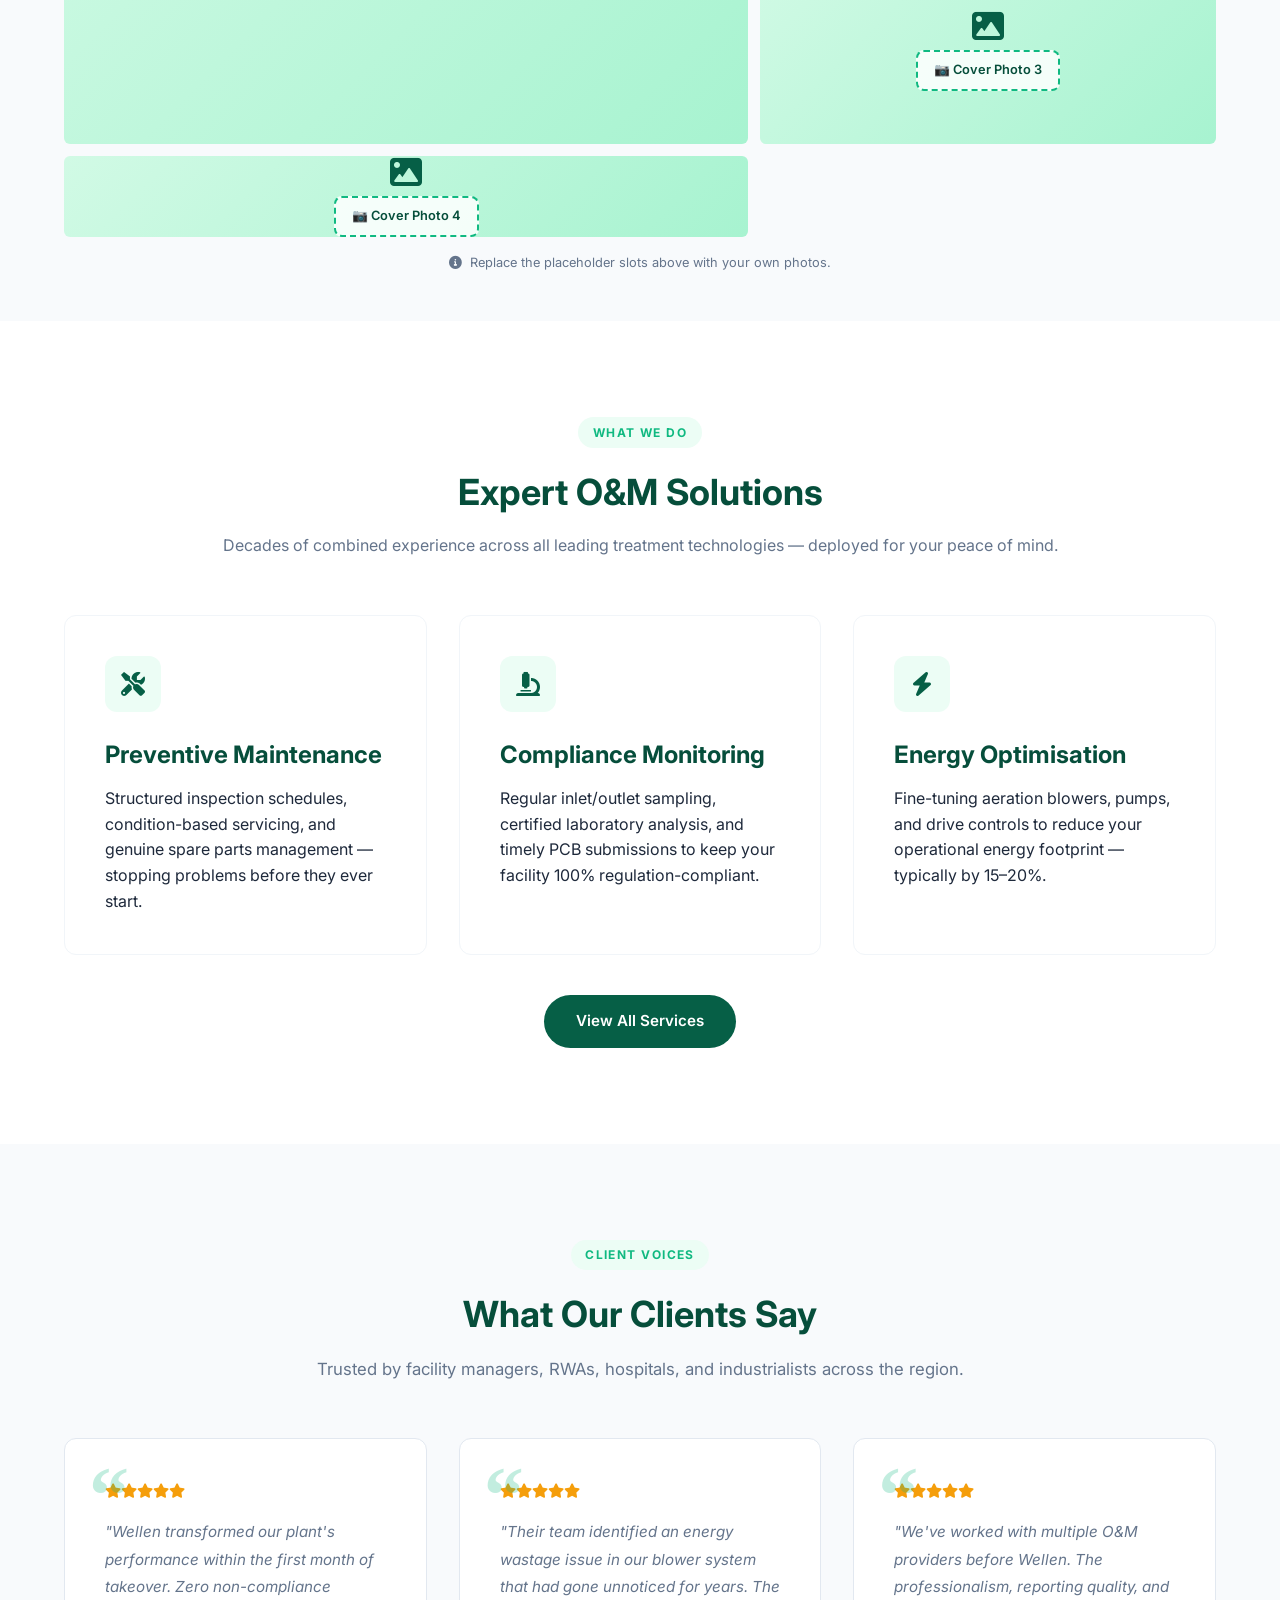
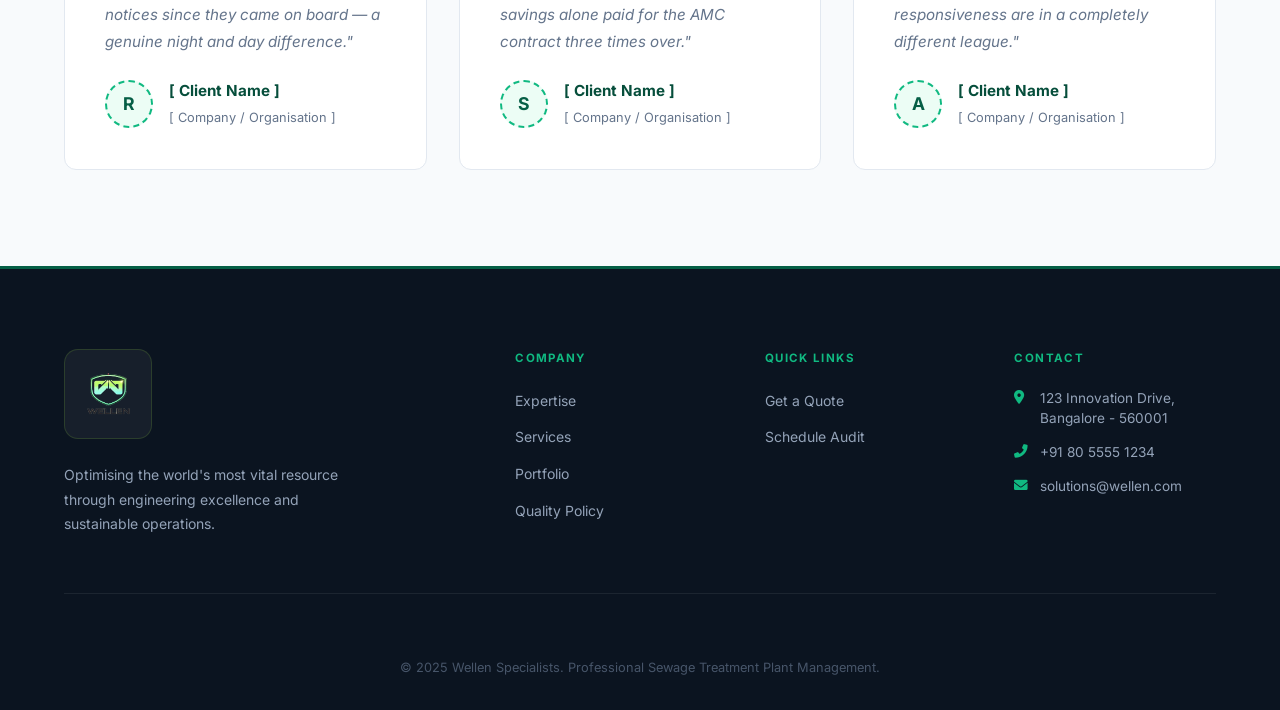
==== commit e64a7aa2: "Nav logo: SVG horizontal layout, bright WELLEN wordmark Co-Authored-By: Claude Sonnet 4.6 <noreply@a" ====
--- a/index.html
+++ b/index.html
@@ -16,7 +16,7 @@
         <div class="container">
             <nav>
                 <a href="index.html" class="logo">
-                    <img src="wellen_logo_final.png" alt="Wellen Logo" class="logo-img">
+                    <img src="logo.svg" alt="Wellen Logo" class="logo-img">
                 </a>
                 <ul class="nav-links">
                     <li><a href="index.html" class="active">Home</a></li>
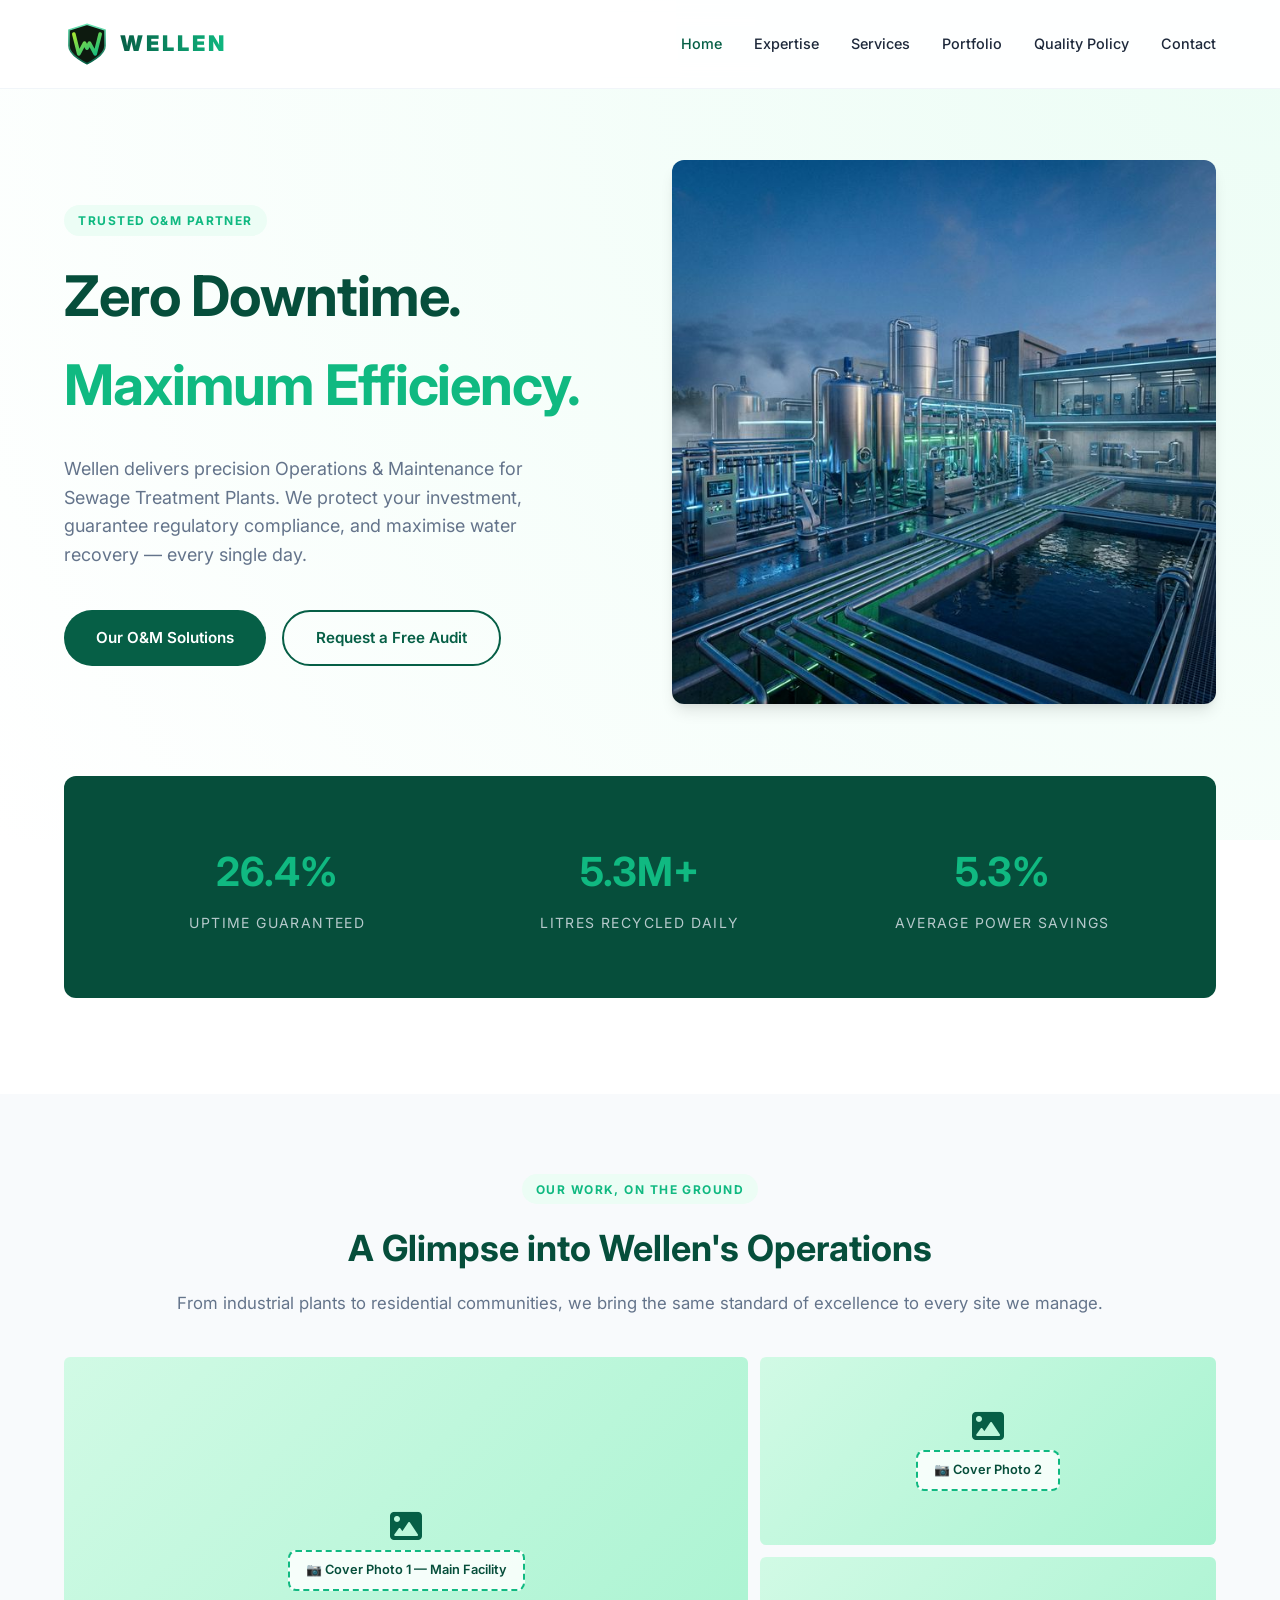
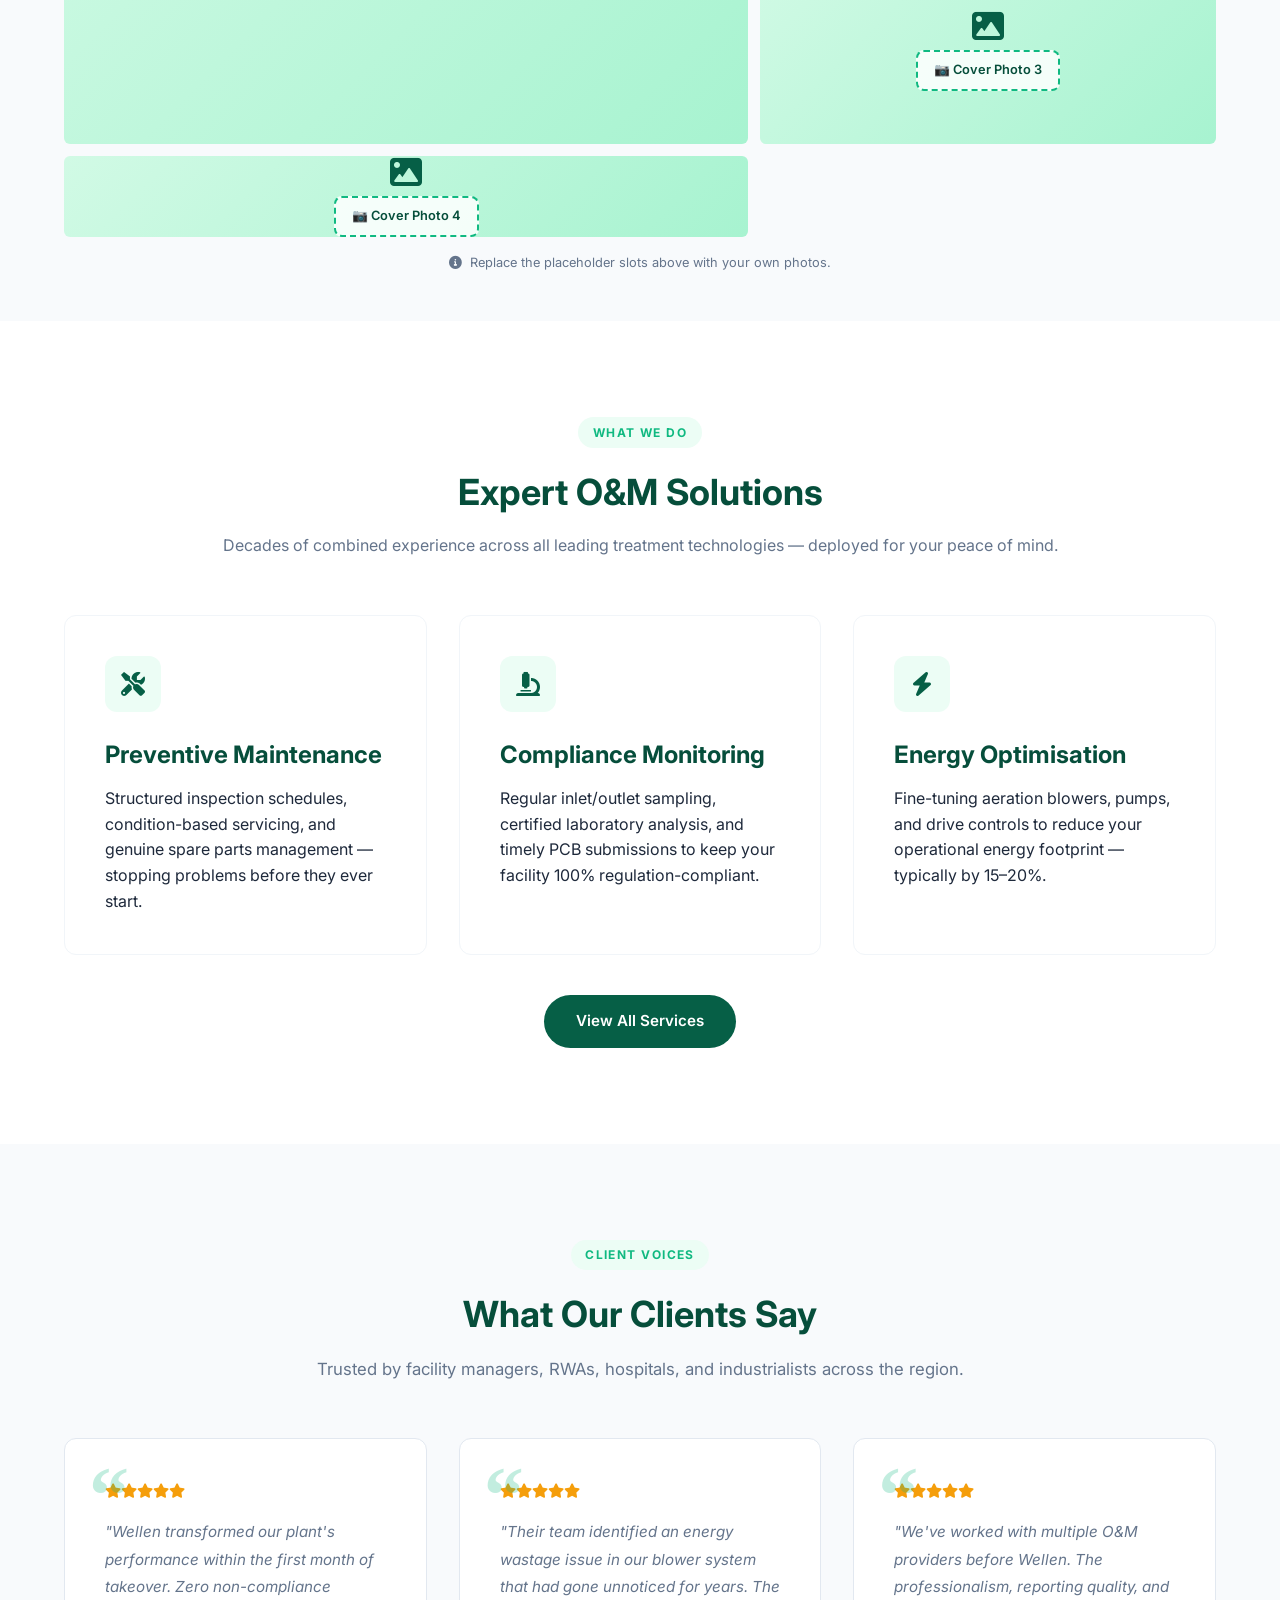
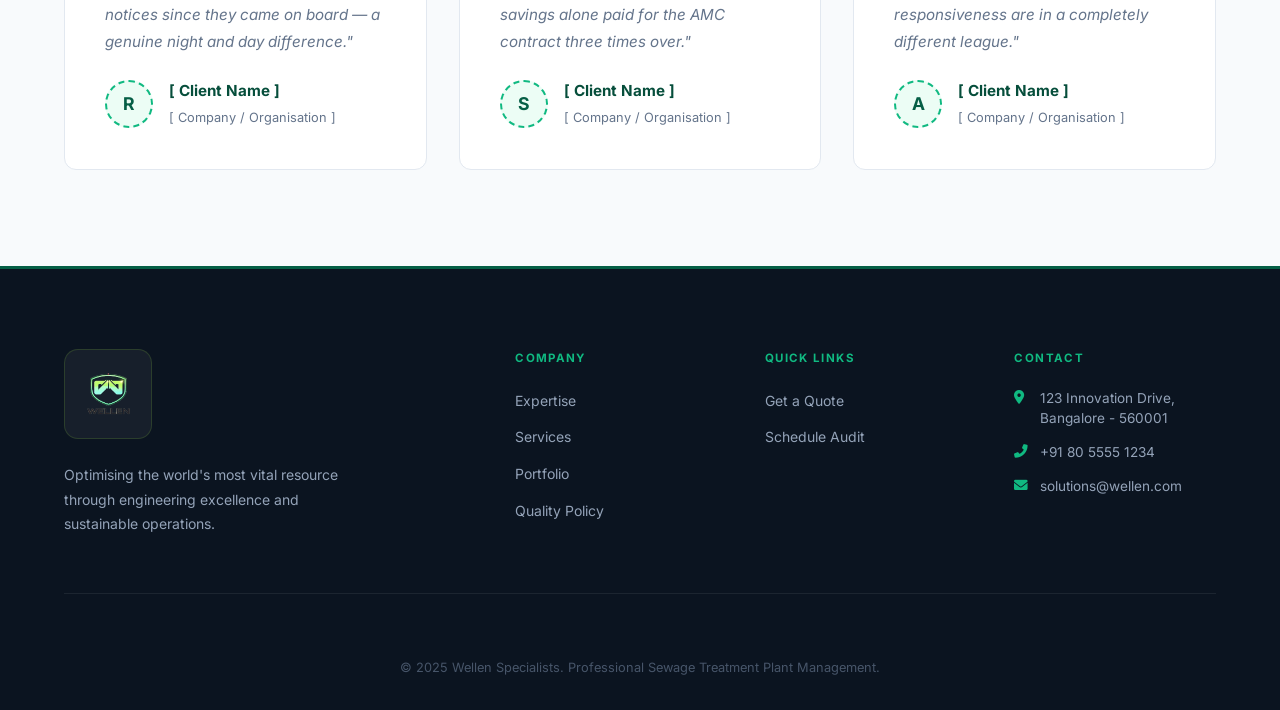
==== commit 439878eb: "Logo: shield icon + separate WELLEN wordmark side by side in nav Co-Authored-By: Claude Sonnet 4.6 <" ====
--- a/index.html
+++ b/index.html
@@ -16,7 +16,7 @@
         <div class="container">
             <nav>
                 <a href="index.html" class="logo">
-                    <img src="logo.svg" alt="Wellen Logo" class="logo-img">
+                    <img src="logo.svg" alt="Wellen Logo" class="logo-img"><span class="logo-text">WELLEN</span>
                 </a>
                 <ul class="nav-links">
                     <li><a href="index.html" class="active">Home</a></li>
--- a/style.css
+++ b/style.css
@@ -86,14 +86,25 @@
 .logo {
     display: flex;
     align-items: center;
-    gap: 0.5rem;
+    gap: 0.65rem;
     text-decoration: none;
 }
 
 .logo-img {
-    height: 64px;
+    height: 46px;
     width: auto;
     object-fit: contain;
+}
+
+.logo-text {
+    font-size: 1.35rem;
+    font-weight: 900;
+    letter-spacing: 3px;
+    background: linear-gradient(90deg, #065F46, #10B981);
+    -webkit-background-clip: text;
+    -webkit-text-fill-color: transparent;
+    background-clip: text;
+    line-height: 1;
 }
 
 .nav-links {
@@ -1116,7 +1127,7 @@
 
     /* --- Logo --- */
     .logo-img {
-        height: 40px;
+        height: 36px;
     }
 
     /* --- Typography --- */
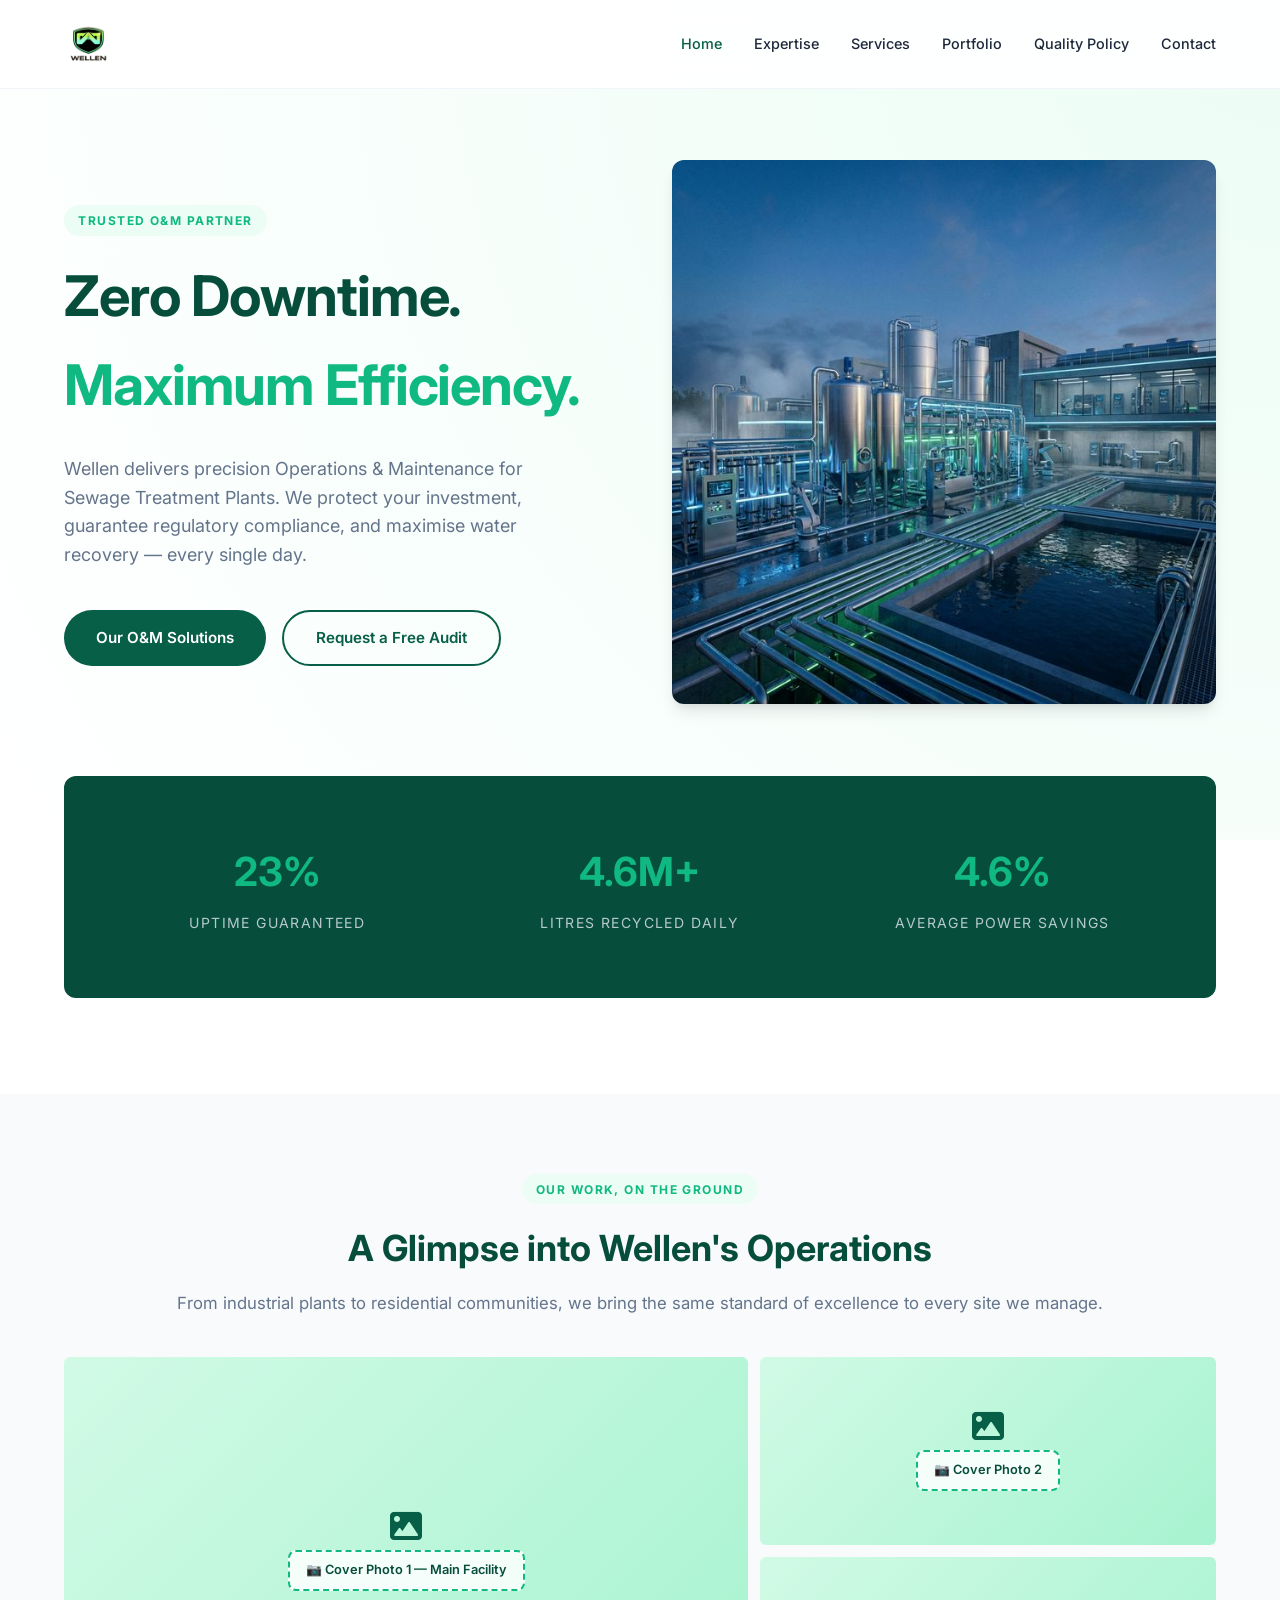
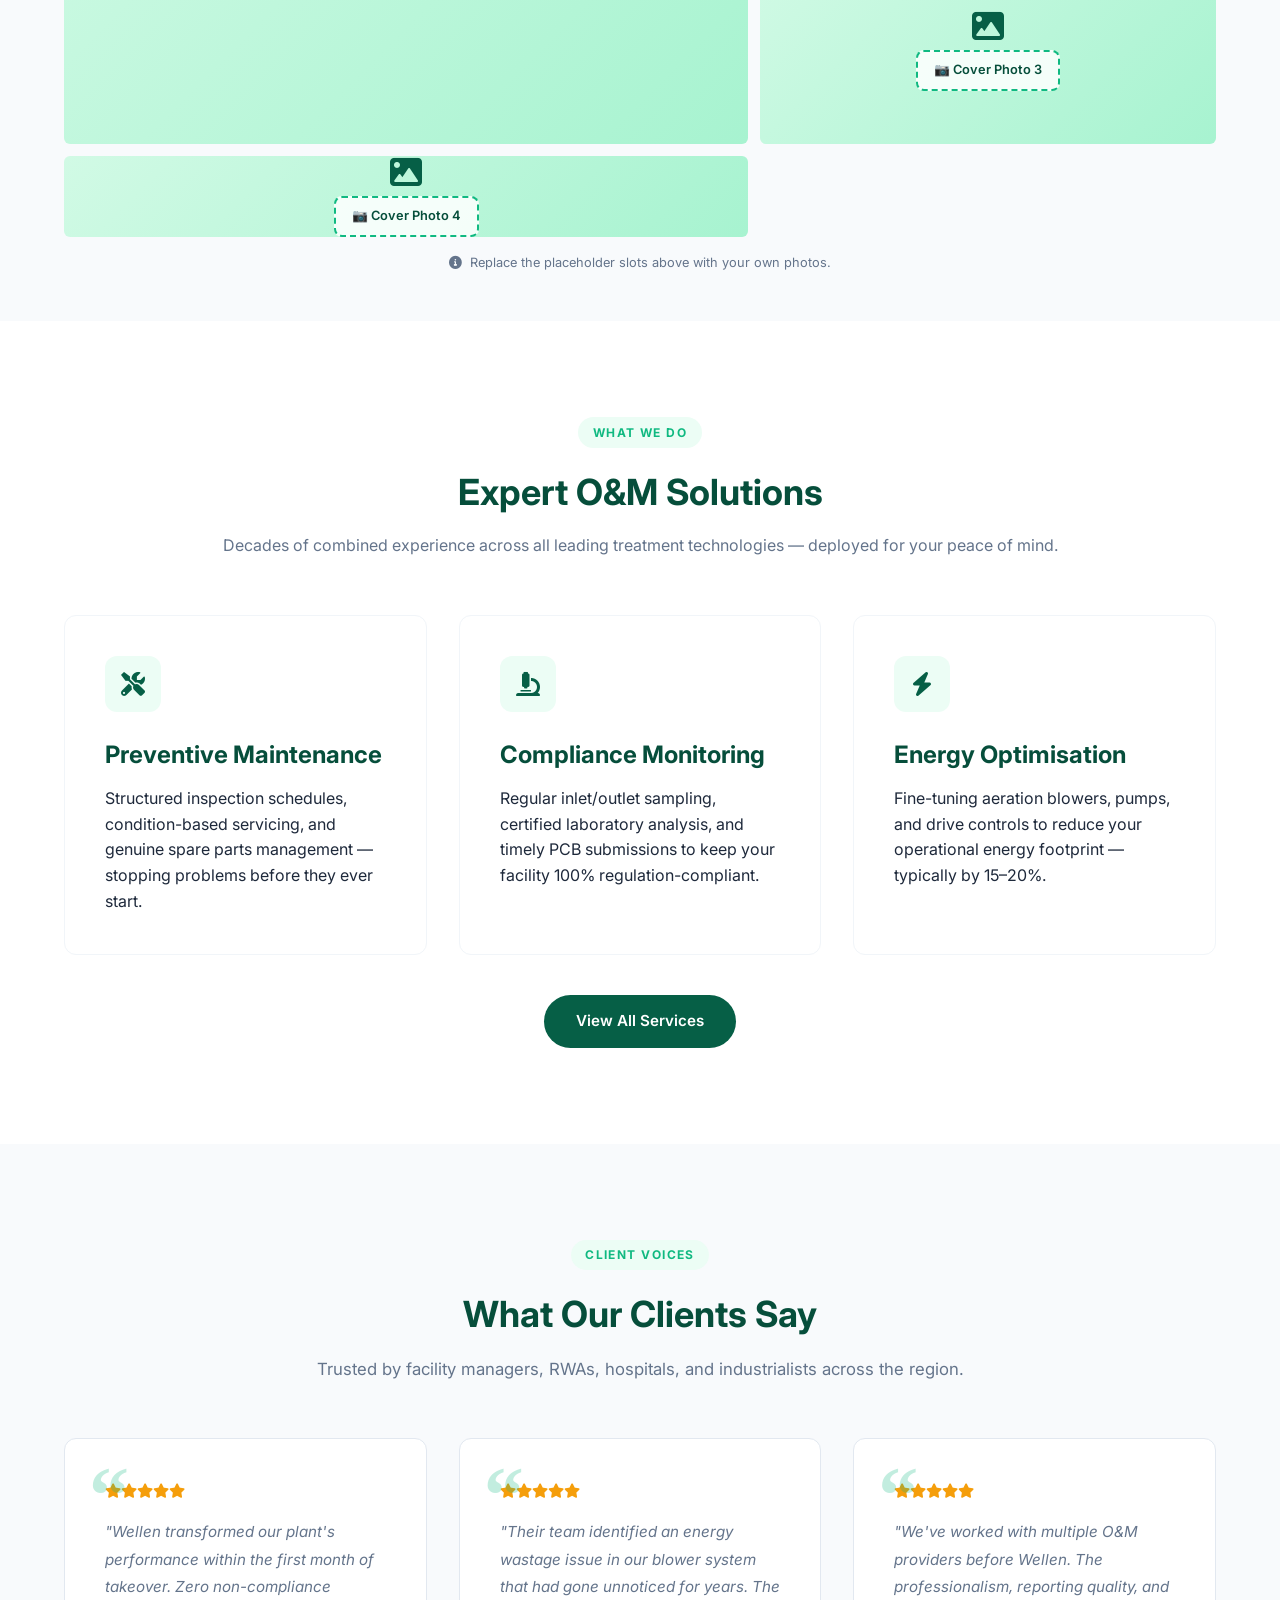
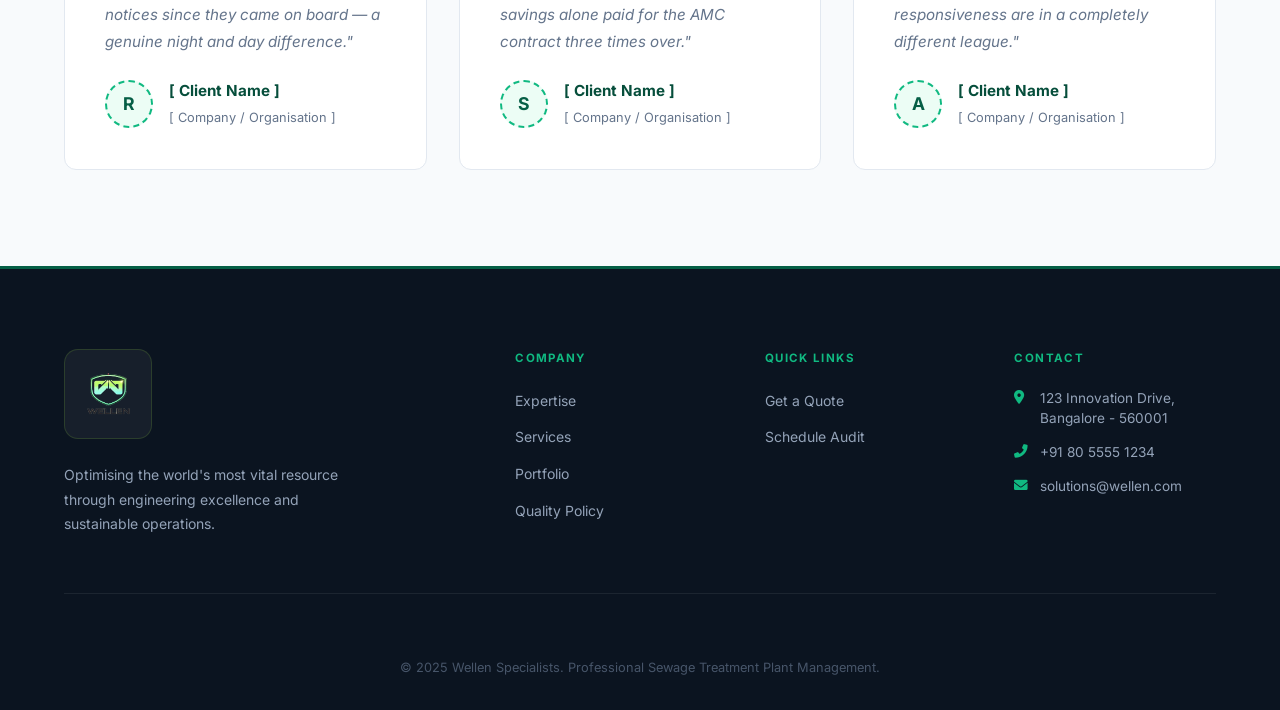
==== commit 093d3231: "Use wellen_logo_final.png as logo everywhere (nav + footer) Co-Authored-By: Claude Sonnet 4.6 <norep" ====
--- a/index.html
+++ b/index.html
@@ -16,7 +16,7 @@
         <div class="container">
             <nav>
                 <a href="index.html" class="logo">
-                    <img src="logo.svg" alt="Wellen Logo" class="logo-img"><span class="logo-text">WELLEN</span>
+                    <img src="wellen_logo_final.png" alt="Wellen Logo" class="logo-img">
                 </a>
                 <ul class="nav-links">
                     <li><a href="index.html" class="active">Home</a></li>
--- a/style.css
+++ b/style.css
@@ -91,7 +91,7 @@
 }
 
 .logo-img {
-    height: 46px;
+    height: 56px;
     width: auto;
     object-fit: contain;
 }
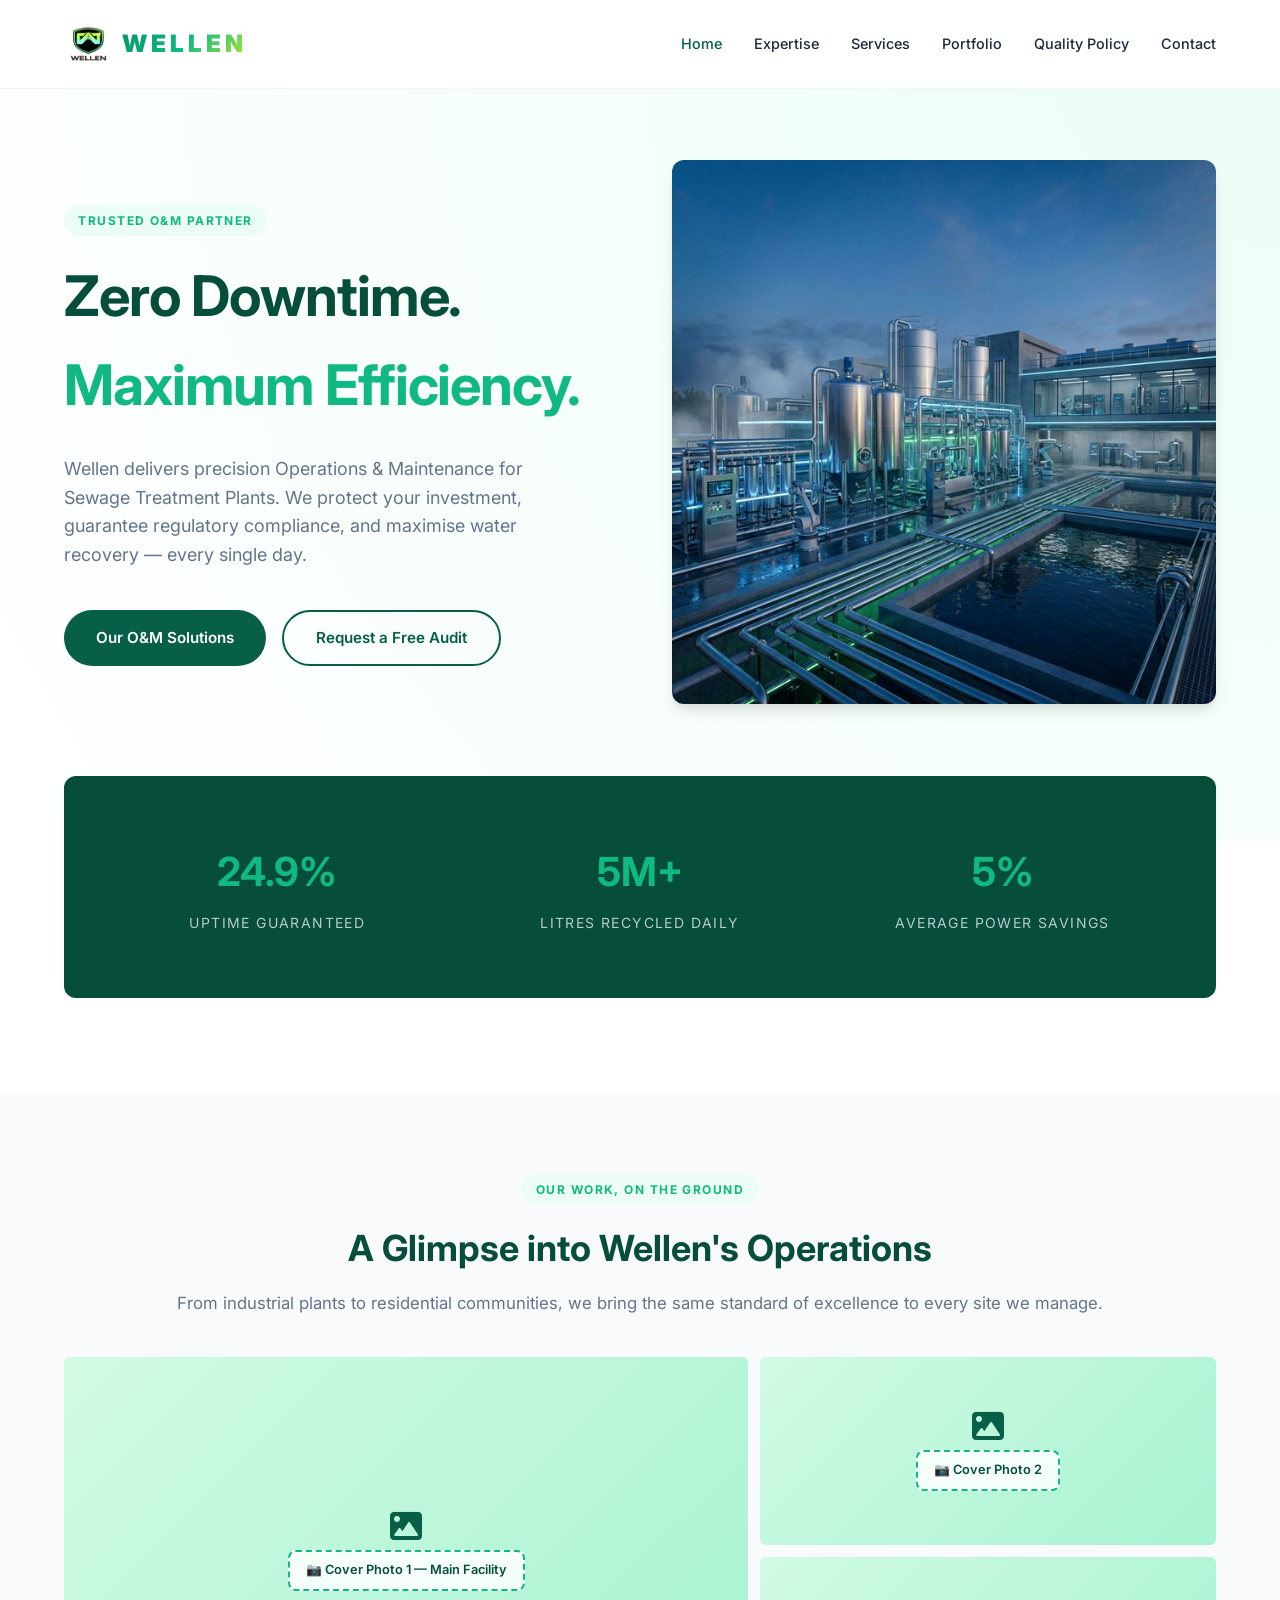
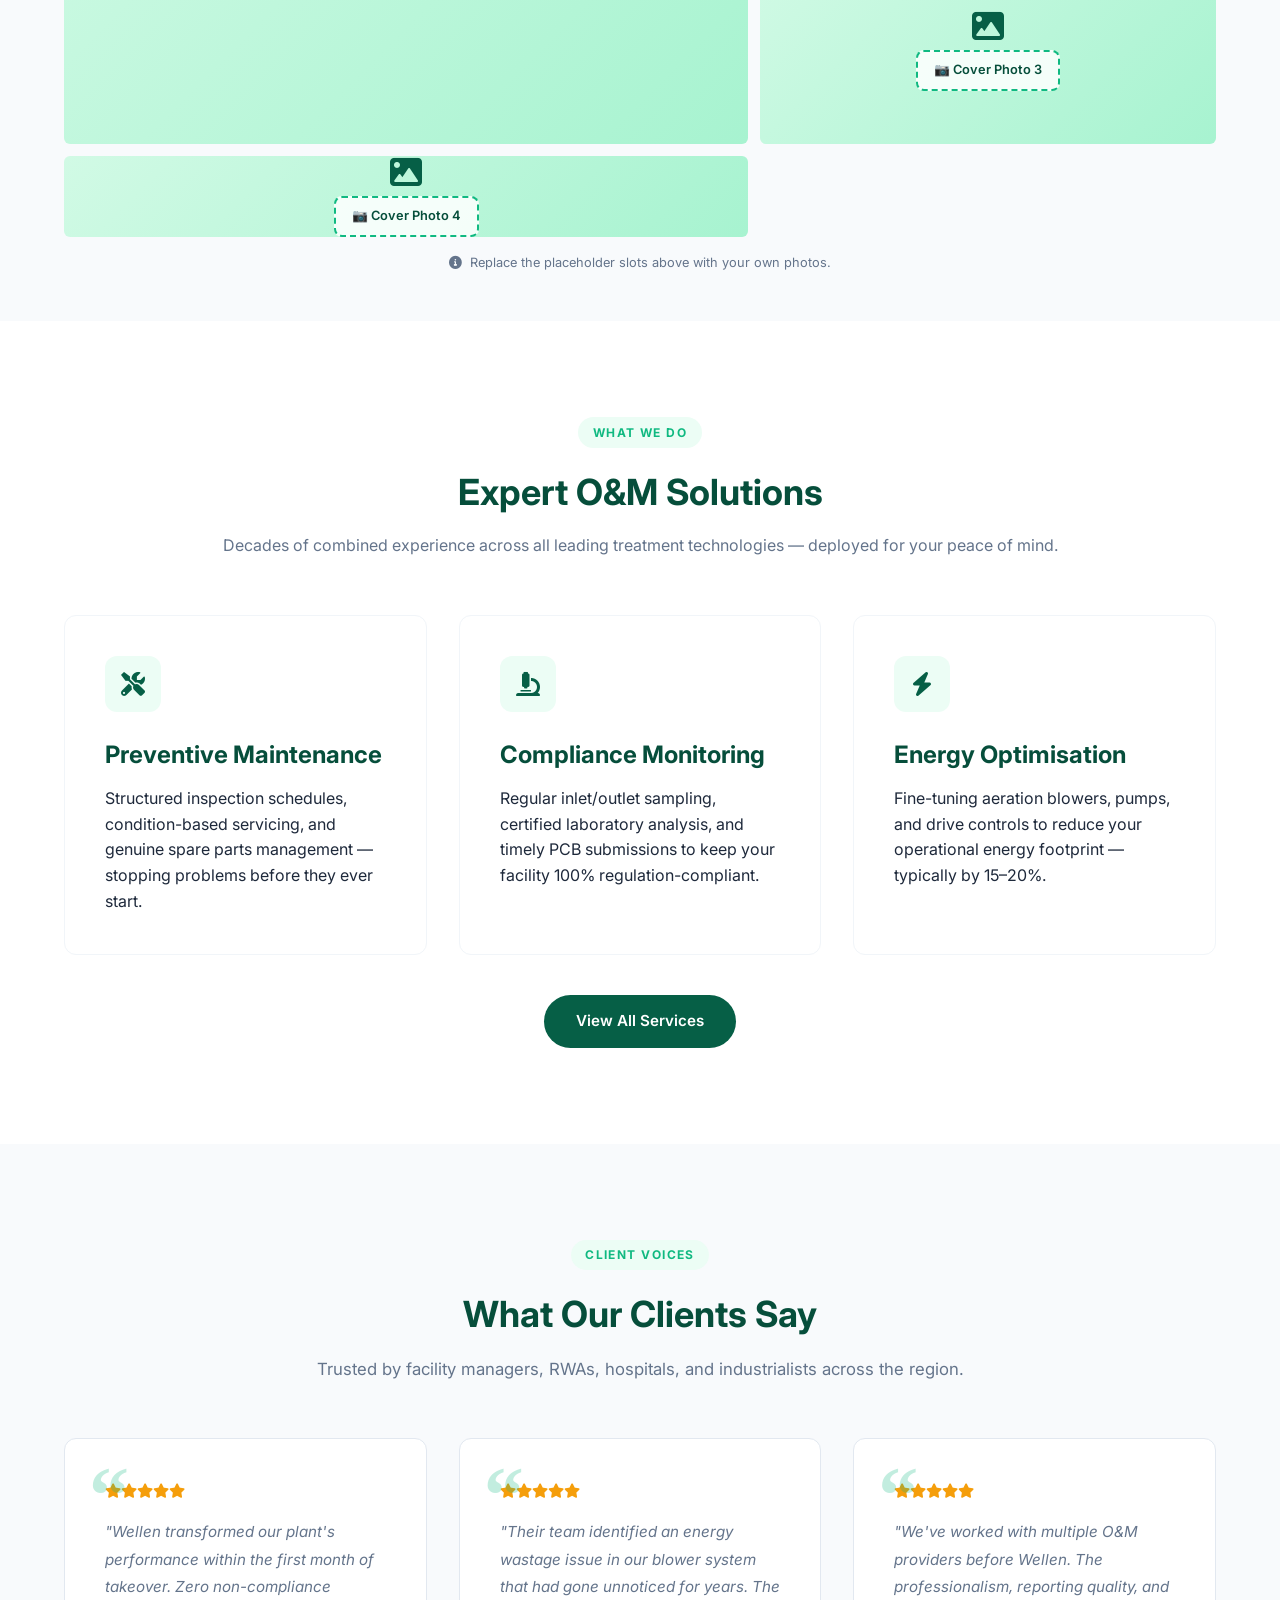
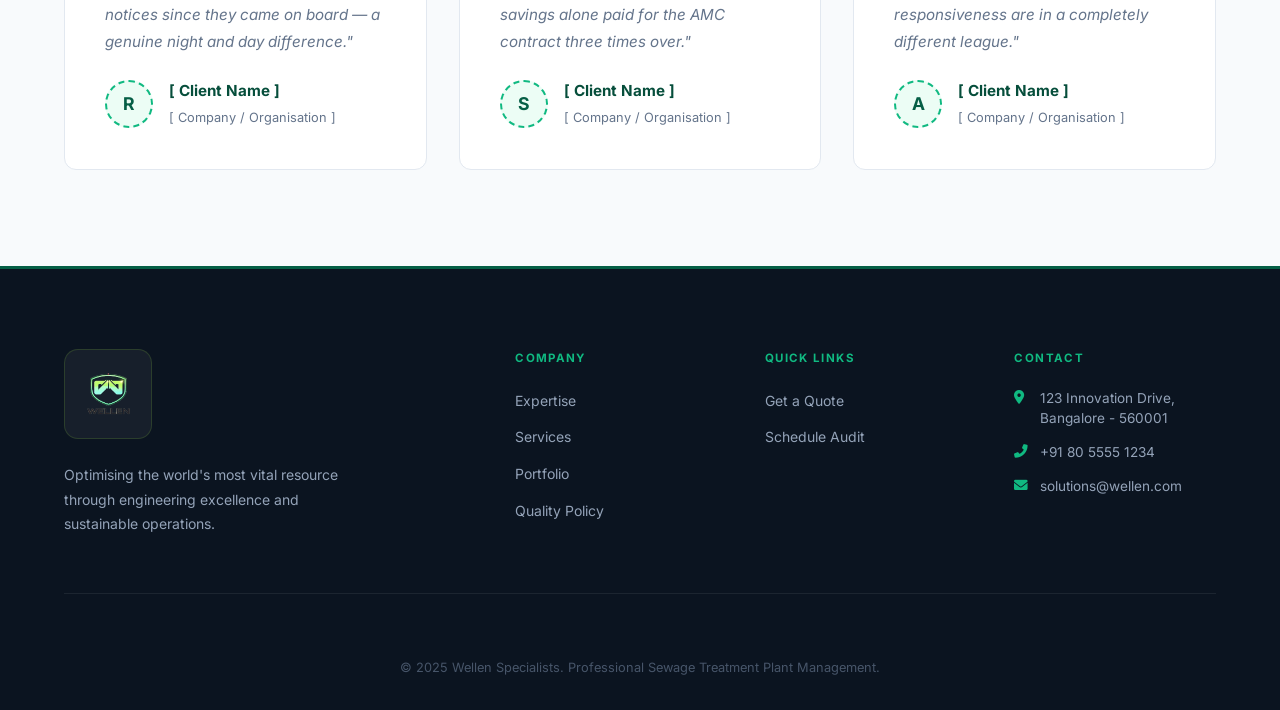
==== commit 80a71d9b: "Add bold WELLEN wordmark next to logo with gradient styling Co-Authored-By: Claude Sonnet 4.6 <norep" ====
--- a/index.html
+++ b/index.html
@@ -16,7 +16,7 @@
         <div class="container">
             <nav>
                 <a href="index.html" class="logo">
-                    <img src="wellen_logo_final.png" alt="Wellen Logo" class="logo-img">
+                    <img src="wellen_logo_final.png" alt="Wellen Logo" class="logo-img"><span class="logo-text">WELLEN</span>
                 </a>
                 <ul class="nav-links">
                     <li><a href="index.html" class="active">Home</a></li>
--- a/style.css
+++ b/style.css
@@ -97,14 +97,16 @@
 }
 
 .logo-text {
-    font-size: 1.35rem;
+    font-size: 1.5rem;
     font-weight: 900;
-    letter-spacing: 3px;
-    background: linear-gradient(90deg, #065F46, #10B981);
+    letter-spacing: 4px;
+    background: linear-gradient(135deg, #059669 0%, #10B981 50%, #a3e635 100%);
     -webkit-background-clip: text;
     -webkit-text-fill-color: transparent;
     background-clip: text;
     line-height: 1;
+    text-shadow: none;
+    font-family: 'Inter', 'Arial Black', sans-serif;
 }
 
 .nav-links {
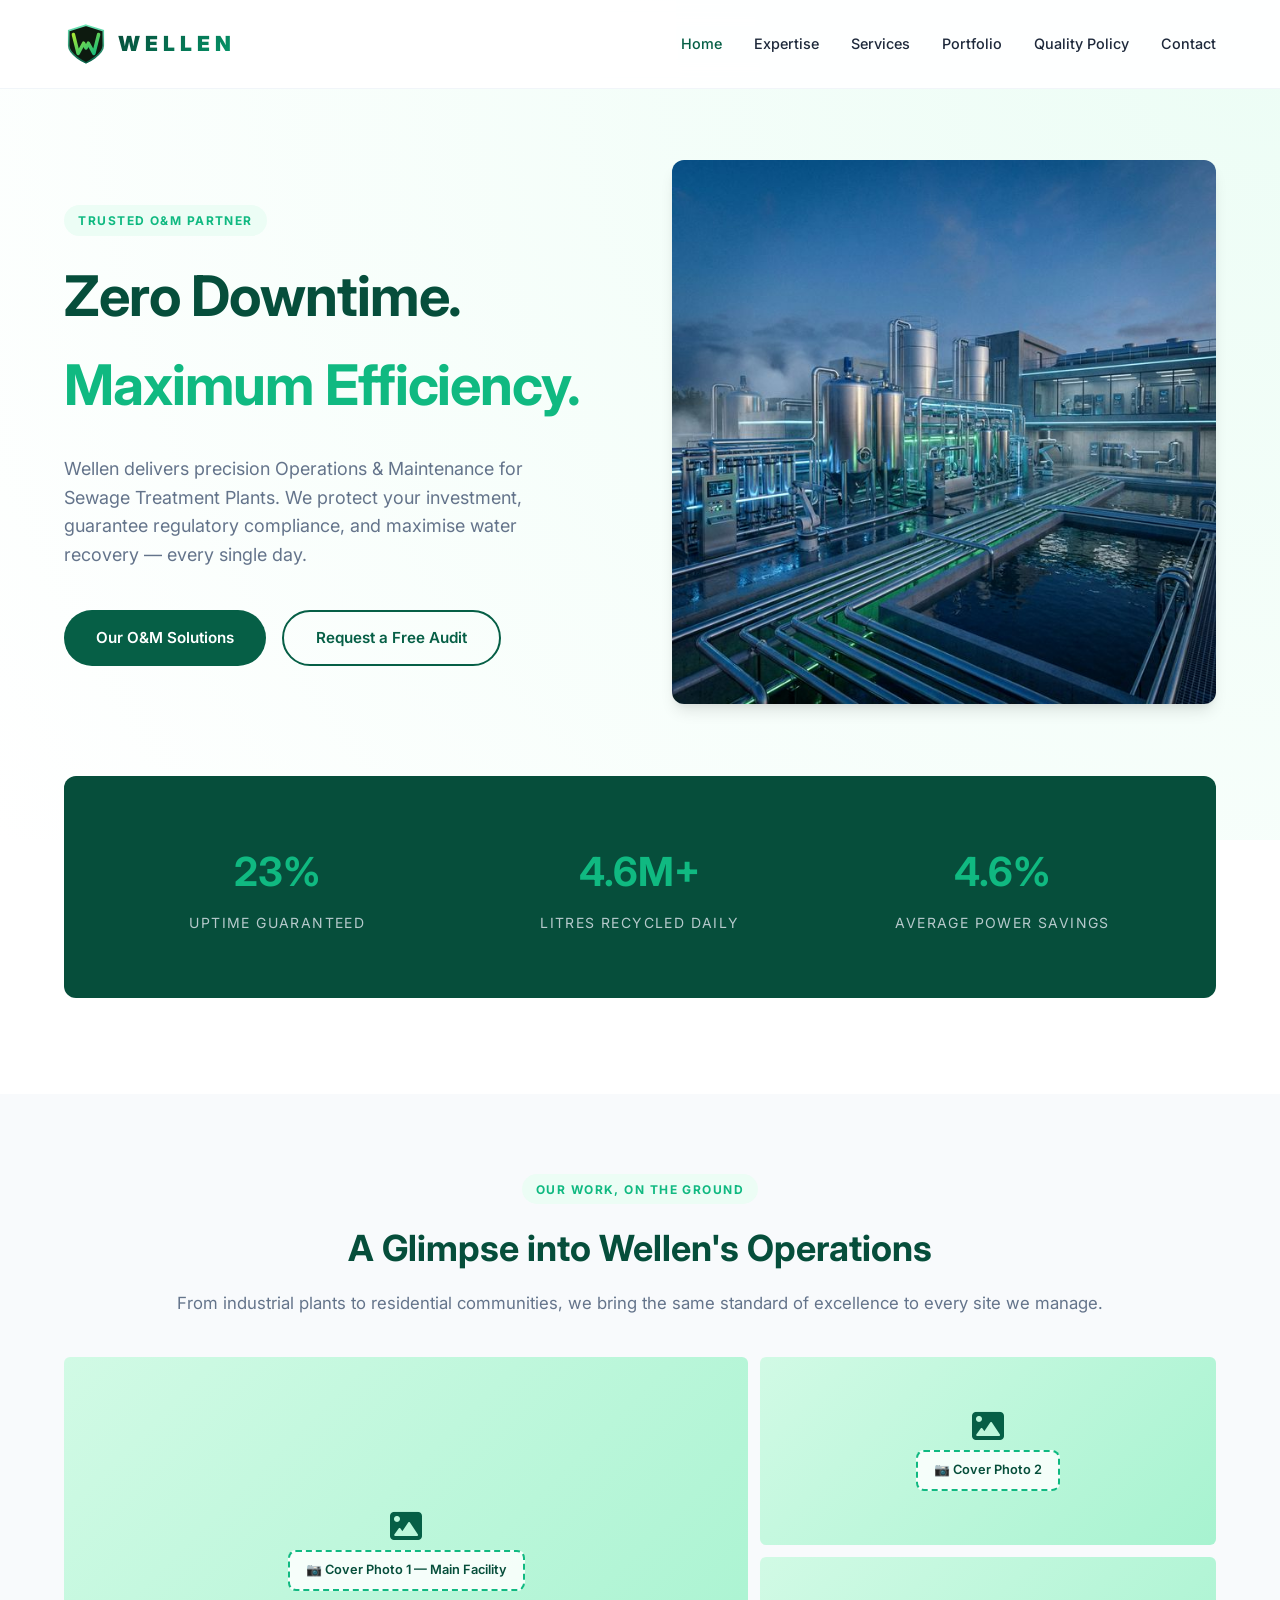
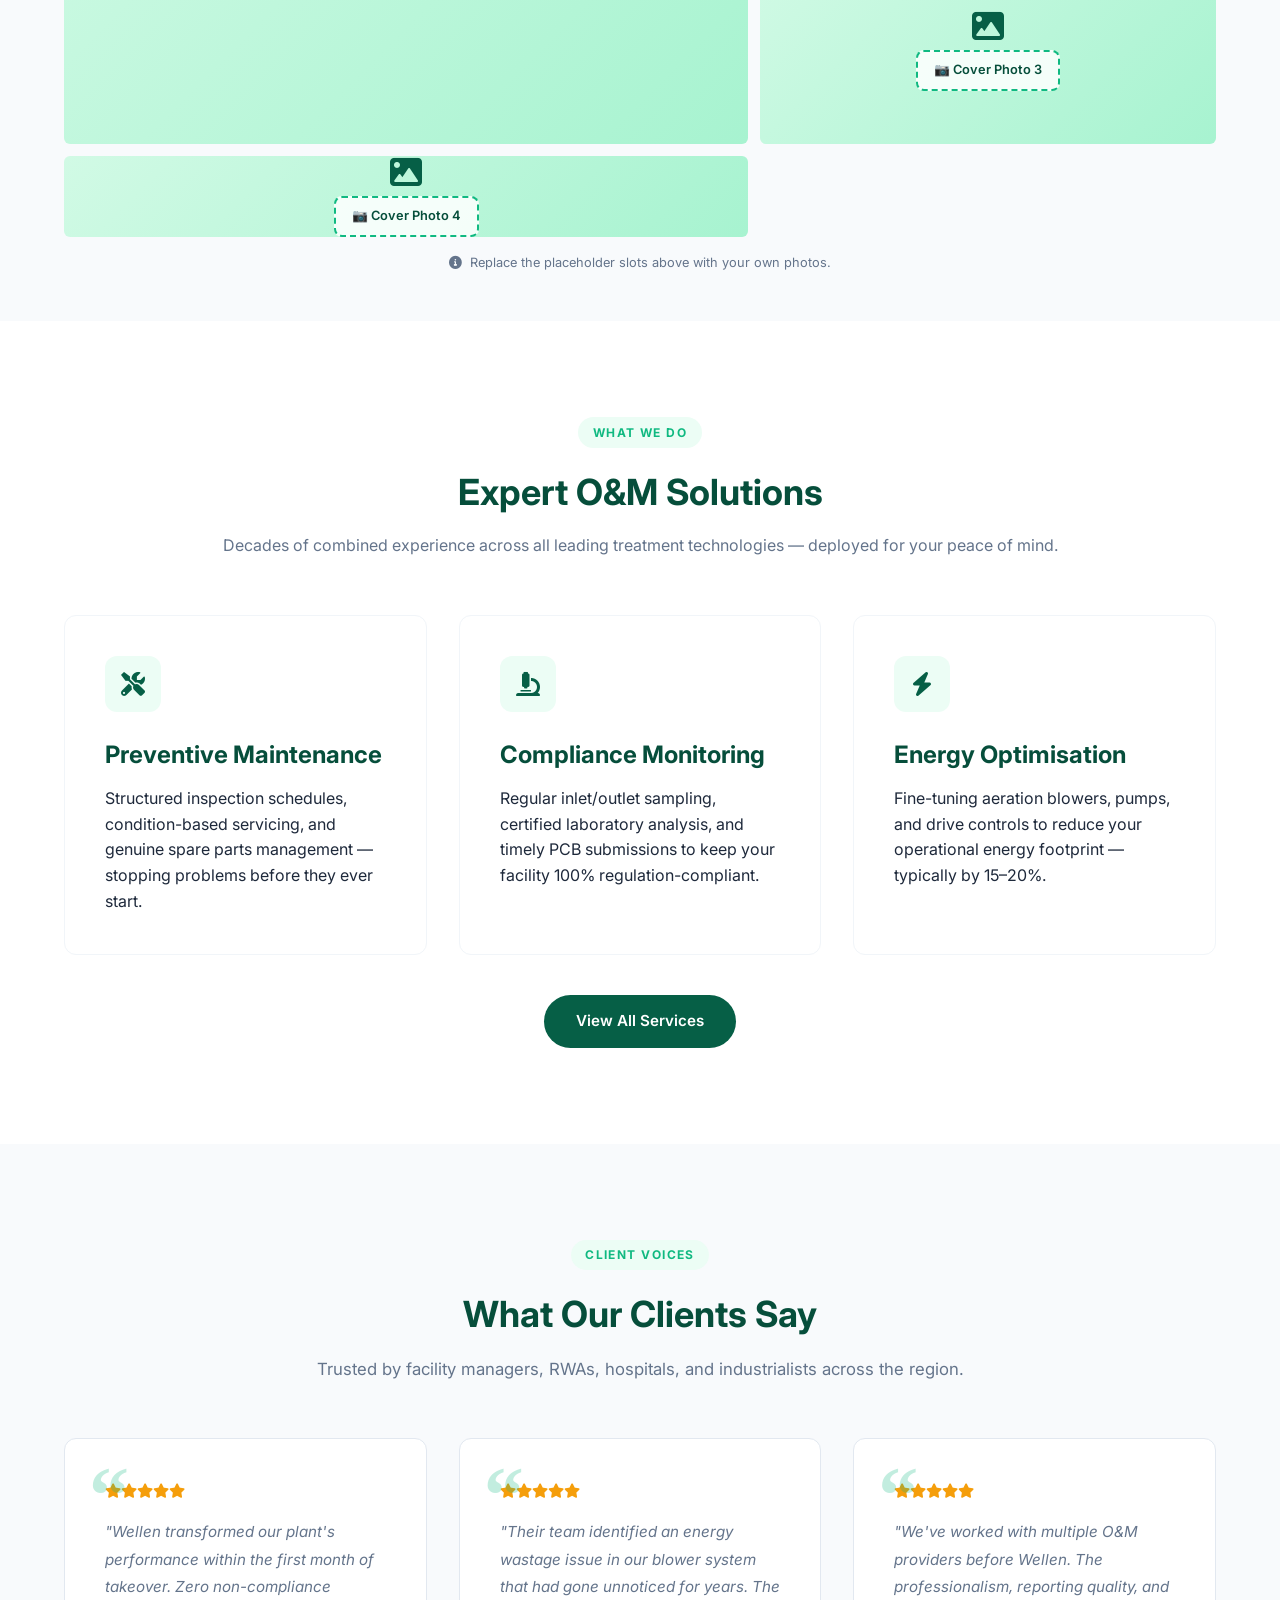
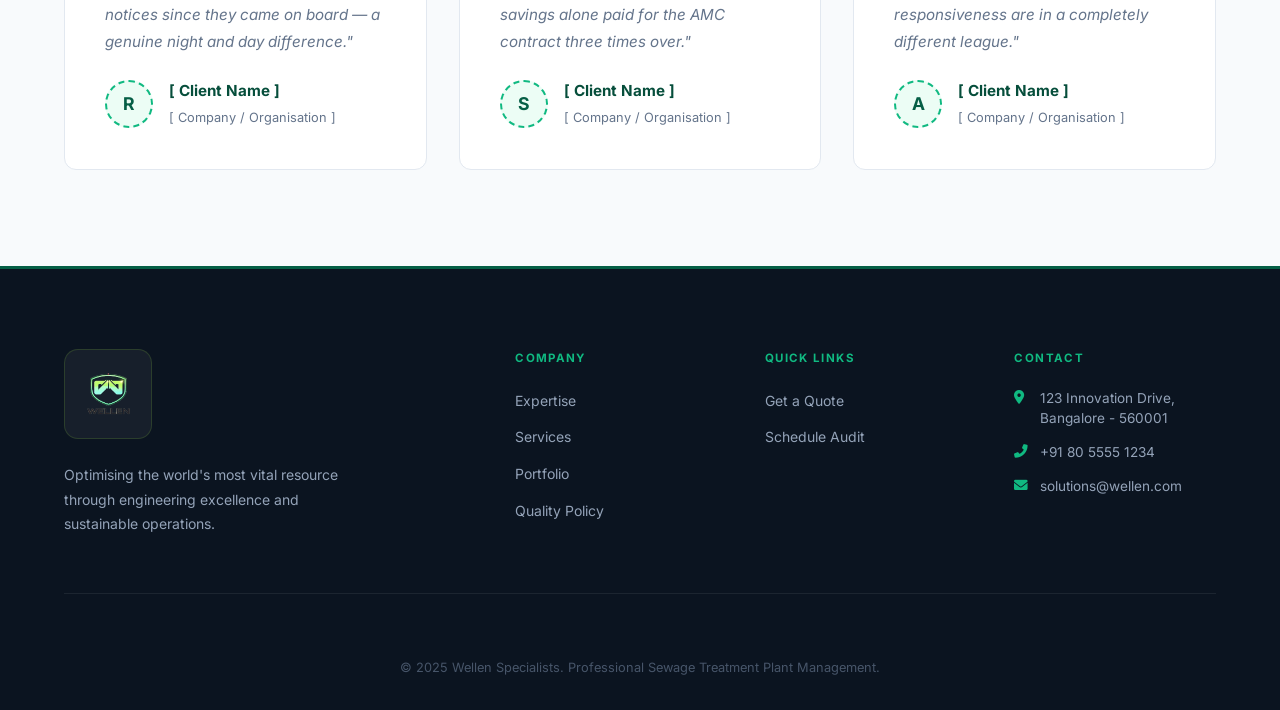
==== commit 7b3b8710: "Fix nav logo: clean shield SVG + refined WELLEN wordmark styling Co-Authored-By: Claude Sonnet 4.6 <" ====
--- a/index.html
+++ b/index.html
@@ -16,7 +16,7 @@
         <div class="container">
             <nav>
                 <a href="index.html" class="logo">
-                    <img src="wellen_logo_final.png" alt="Wellen Logo" class="logo-img"><span class="logo-text">WELLEN</span>
+                    <img src="logo.svg" alt="Wellen Logo" class="logo-img"><span class="logo-text">WELLEN</span>
                 </a>
                 <ul class="nav-links">
                     <li><a href="index.html" class="active">Home</a></li>
--- a/style.css
+++ b/style.css
@@ -86,26 +86,25 @@
 .logo {
     display: flex;
     align-items: center;
-    gap: 0.65rem;
+    gap: 0.6rem;
     text-decoration: none;
 }
 
 .logo-img {
-    height: 56px;
+    height: 44px;
     width: auto;
     object-fit: contain;
 }
 
 .logo-text {
-    font-size: 1.5rem;
+    font-size: 1.3rem;
     font-weight: 900;
-    letter-spacing: 4px;
-    background: linear-gradient(135deg, #059669 0%, #10B981 50%, #a3e635 100%);
+    letter-spacing: 5px;
+    background: linear-gradient(135deg, #064E3B 0%, #059669 100%);
     -webkit-background-clip: text;
     -webkit-text-fill-color: transparent;
     background-clip: text;
     line-height: 1;
-    text-shadow: none;
     font-family: 'Inter', 'Arial Black', sans-serif;
 }
 
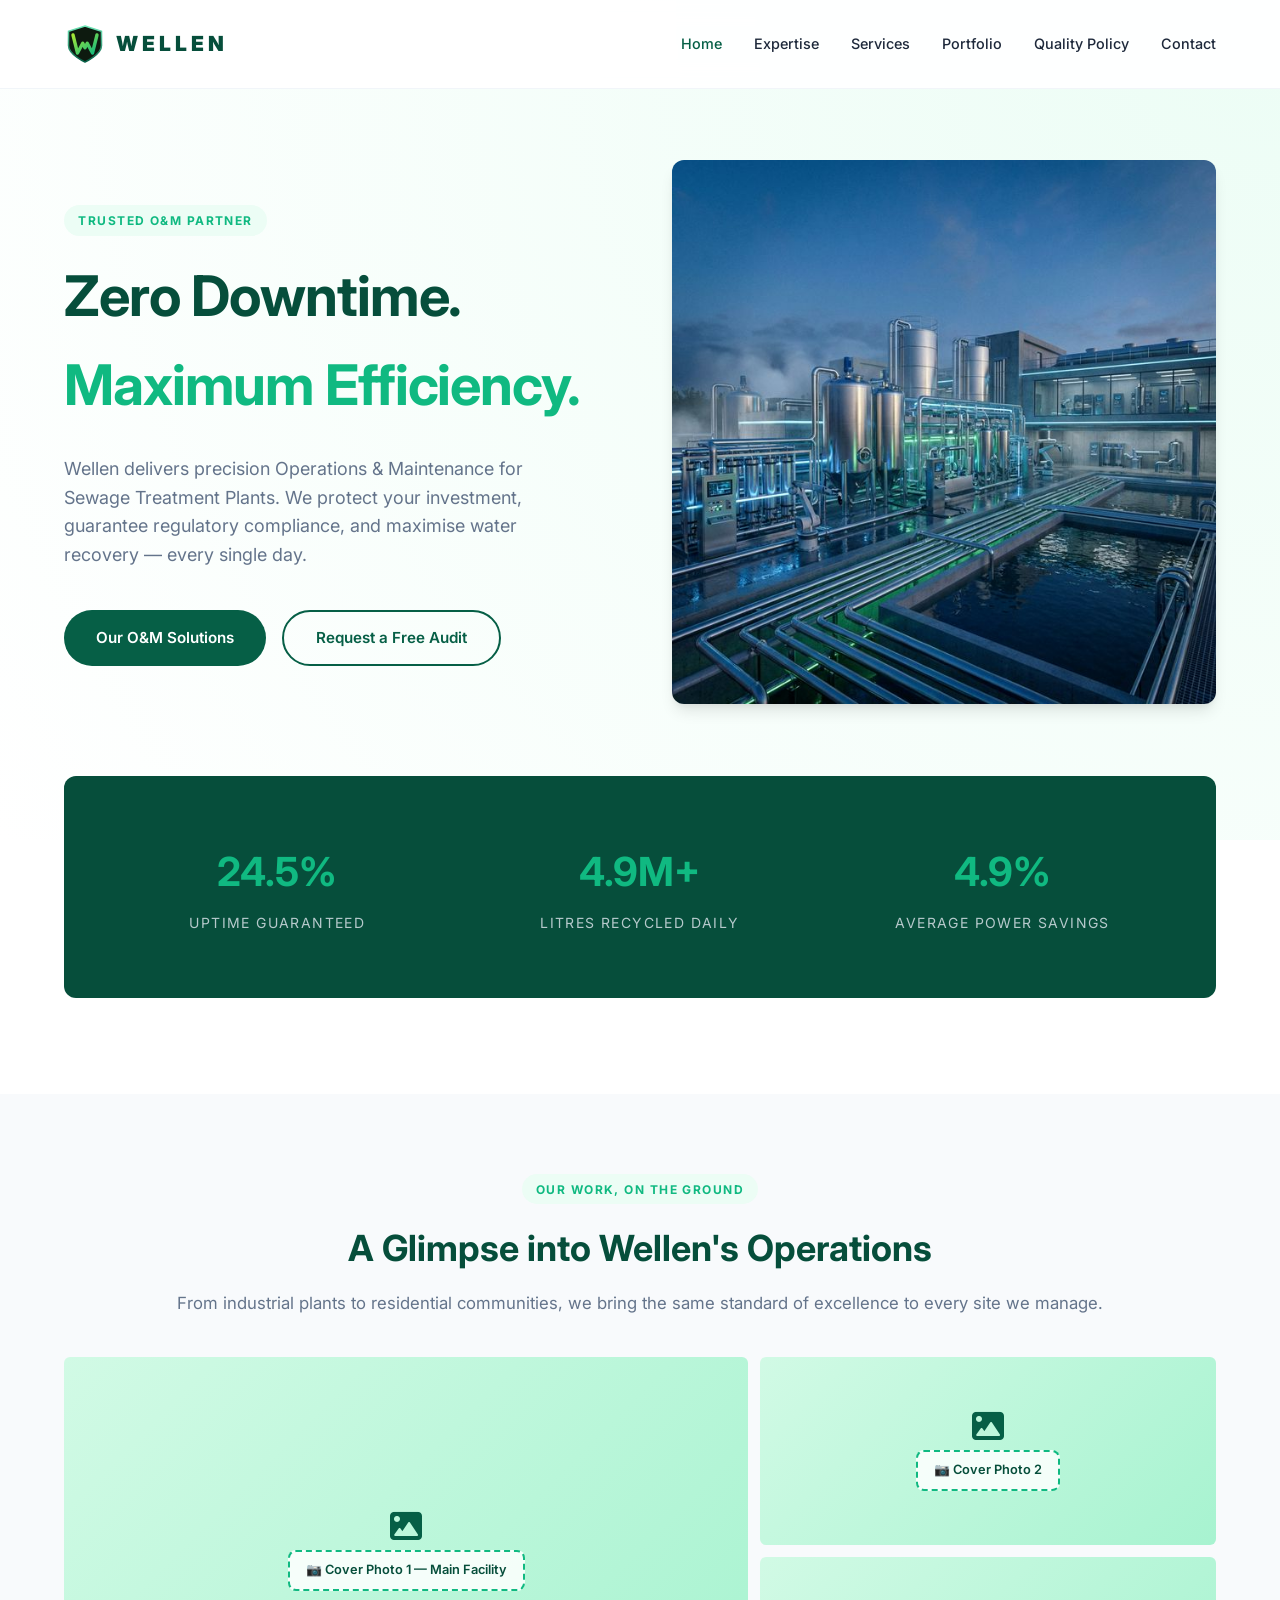
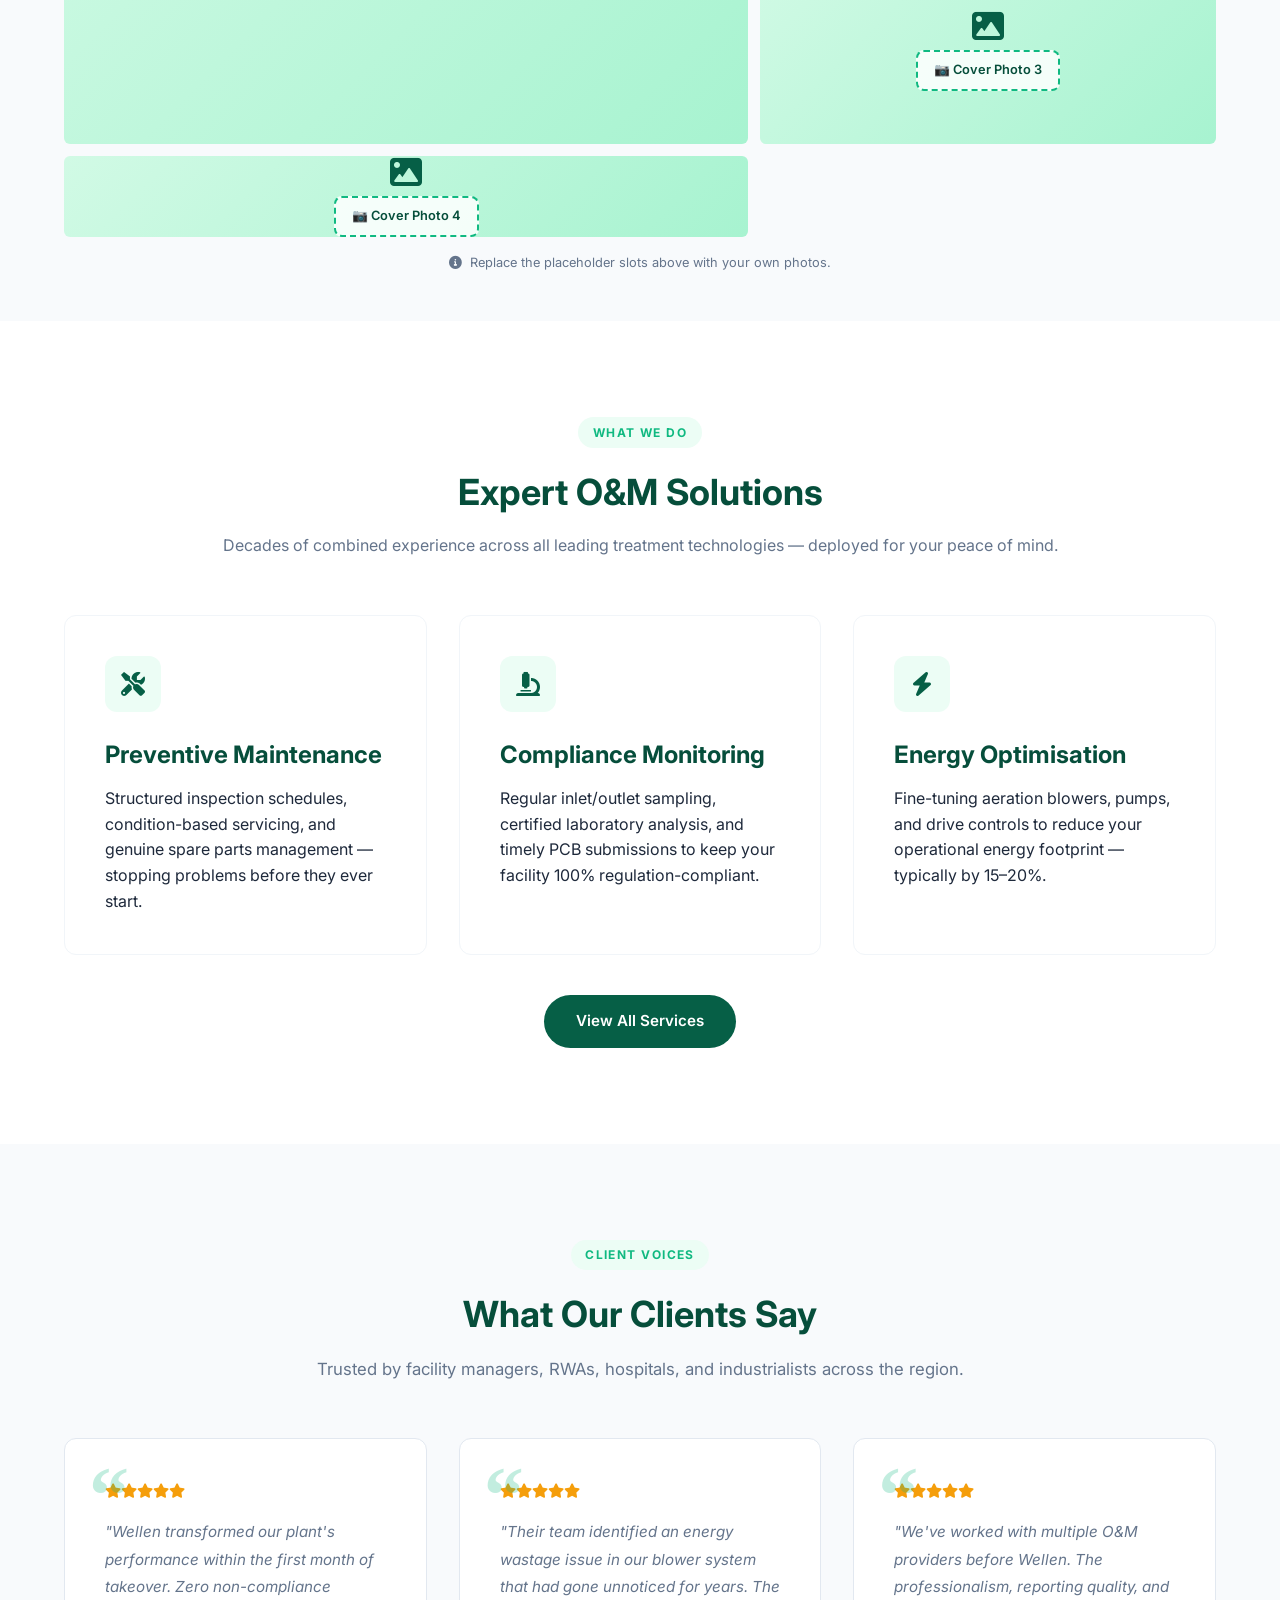
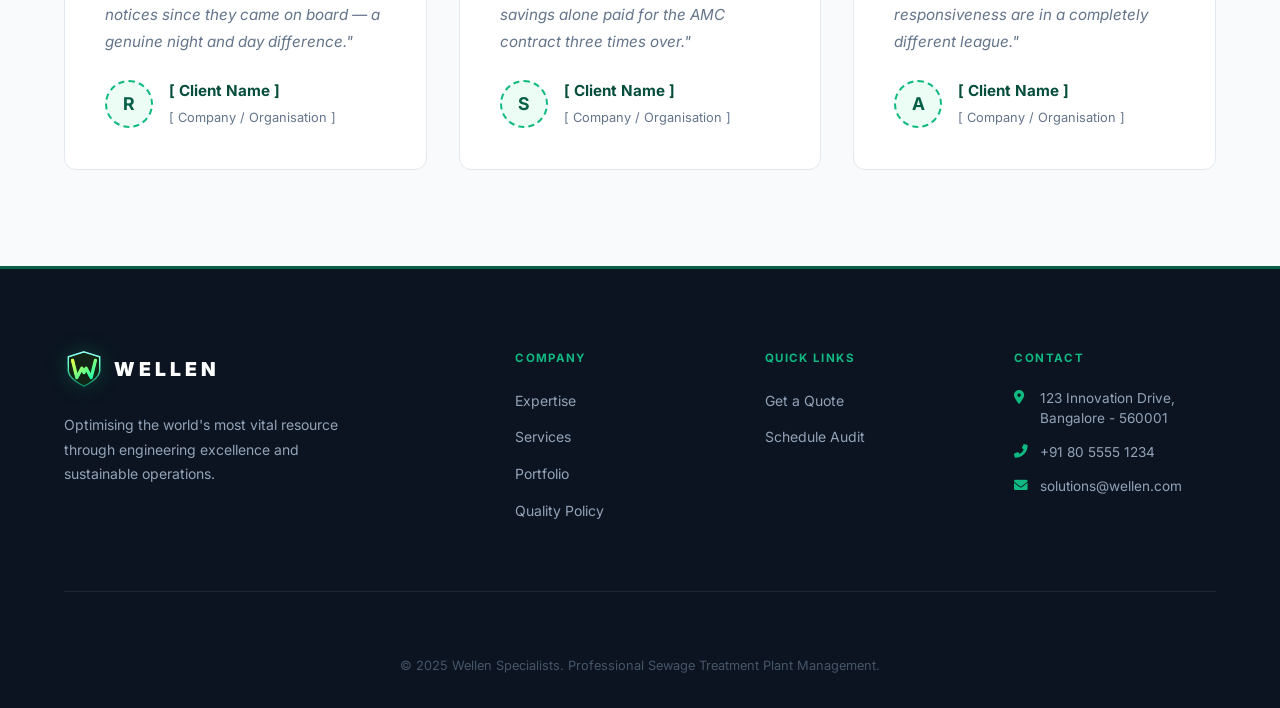
==== commit 433fc09b: "Clean logo: SVG shield + WELLEN wordmark for nav and footer Co-Authored-By: Claude Sonnet 4.6 <norep" ====
--- a/index.html
+++ b/index.html
@@ -213,7 +213,7 @@
         <div class="container">
             <div class="footer-grid">
                 <div>
-                    <div class="footer-logo-wrap"><img src="wellen_logo_final.png" alt="Wellen" class="footer-logo-img"></div>
+                    <div class="footer-brand"><img src="logo.svg" alt="Wellen" class="footer-logo-img"><span class="footer-logo-text">WELLEN</span></div>
                     <p class="footer-tagline">Optimising the world's most vital resource through engineering excellence
                         and sustainable operations.</p>
                 </div>
--- a/style.css
+++ b/style.css
@@ -91,7 +91,7 @@
 }
 
 .logo-img {
-    height: 44px;
+    height: 42px;
     width: auto;
     object-fit: contain;
 }
@@ -99,11 +99,8 @@
 .logo-text {
     font-size: 1.3rem;
     font-weight: 900;
-    letter-spacing: 5px;
-    background: linear-gradient(135deg, #064E3B 0%, #059669 100%);
-    -webkit-background-clip: text;
-    -webkit-text-fill-color: transparent;
-    background-clip: text;
+    letter-spacing: 4px;
+    color: #064E3B;
     line-height: 1;
     font-family: 'Inter', 'Arial Black', sans-serif;
 }
@@ -887,23 +884,27 @@
     border-bottom: 1px solid rgba(255, 255, 255, 0.07);
 }
 
-.footer-logo-wrap {
-    display: inline-flex;
-    align-items: center;
-    justify-content: center;
-    background: rgba(255, 255, 255, 0.05);
-    border: 1px solid rgba(163, 230, 53, 0.15);
-    border-radius: 14px;
-    padding: 10px 14px;
+.footer-brand {
+    display: flex;
+    align-items: center;
+    gap: 0.6rem;
     margin-bottom: 1.5rem;
 }
 
 .footer-logo-img {
-    height: 68px;
+    height: 40px;
     width: auto;
     object-fit: contain;
     display: block;
-    mix-blend-mode: screen;
+    filter: brightness(1.4) drop-shadow(0 0 10px rgba(16, 185, 129, 0.25));
+}
+
+.footer-logo-text {
+    font-size: 1.2rem;
+    font-weight: 900;
+    letter-spacing: 4px;
+    color: var(--white);
+    font-family: 'Inter', 'Arial Black', sans-serif;
 }
 
 .footer-tagline {
@@ -1128,7 +1129,12 @@
 
     /* --- Logo --- */
     .logo-img {
-        height: 36px;
+        height: 34px;
+    }
+
+    .logo-text {
+        font-size: 1rem;
+        letter-spacing: 3px;
     }
 
     /* --- Typography --- */
